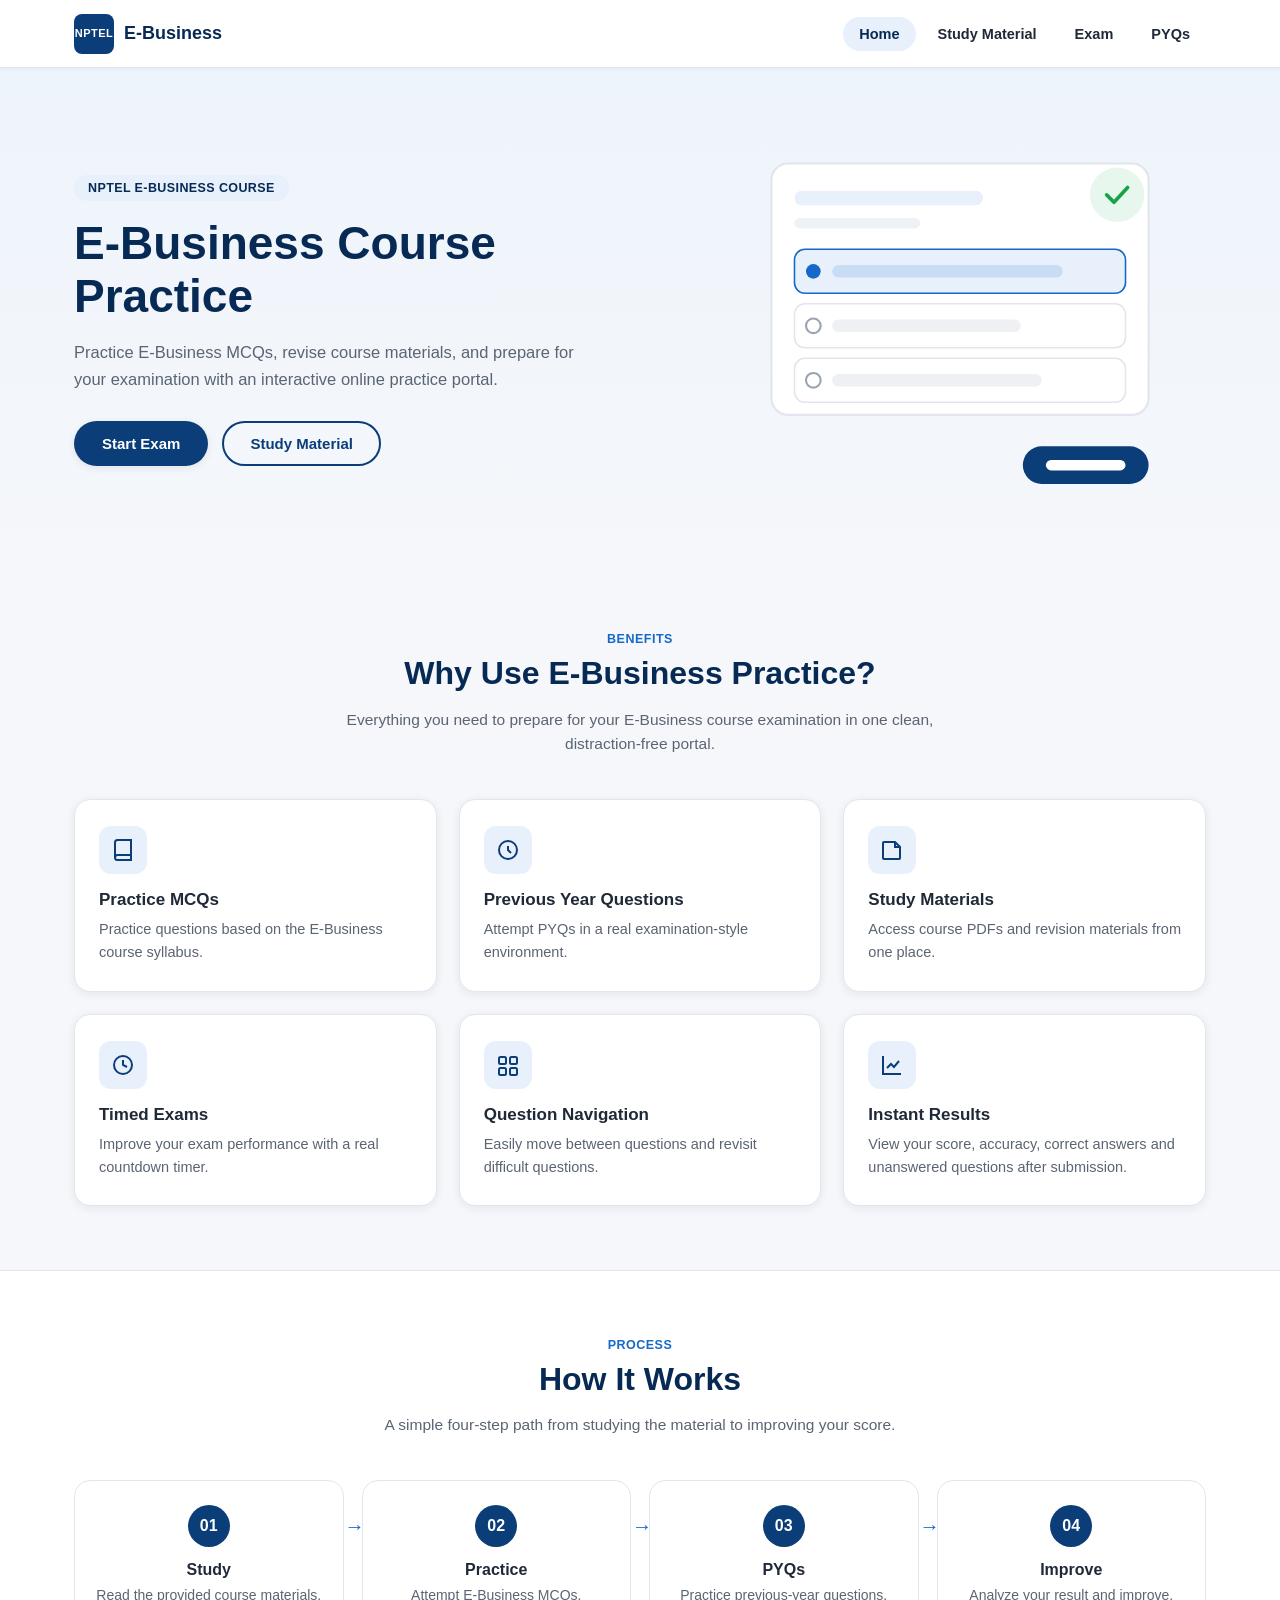
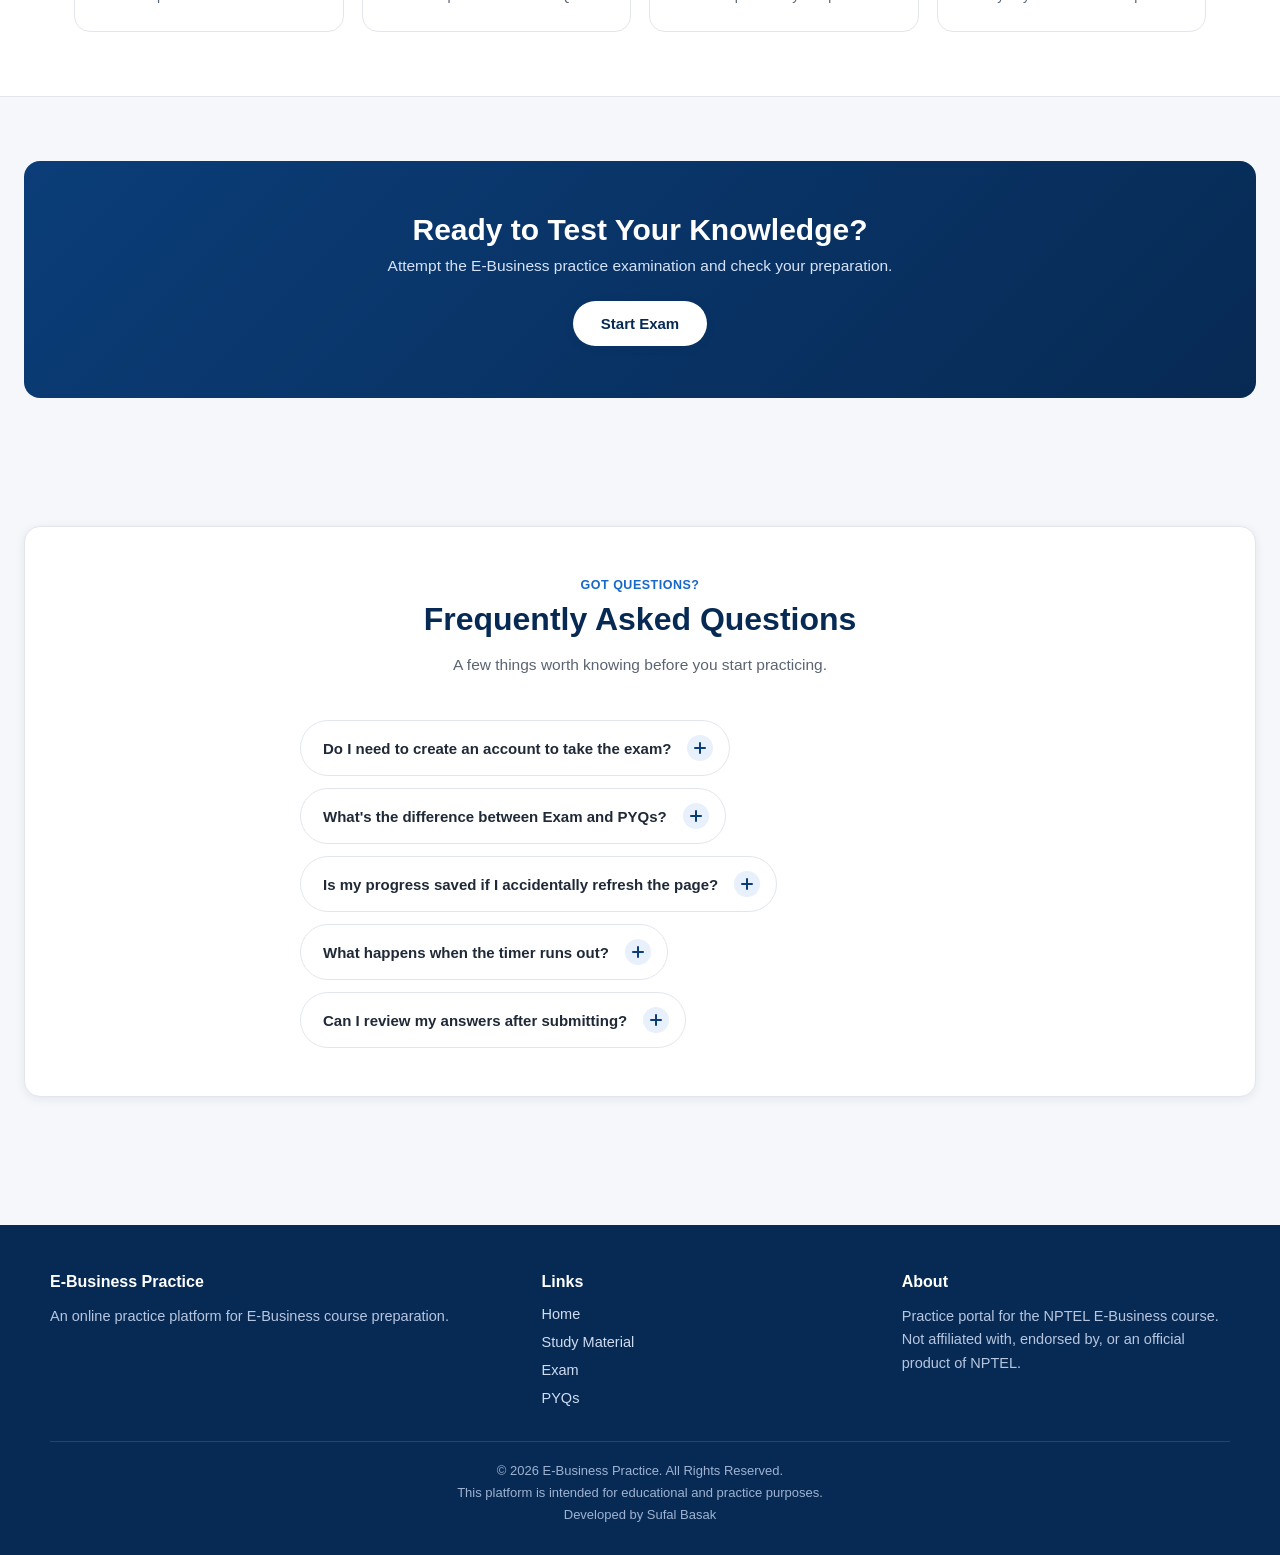
==== index.html @ 2b273e15 "quiz" ====
<!DOCTYPE html>
<html lang="en">
<head>
<meta charset="UTF-8">
<meta name="viewport" content="width=device-width, initial-scale=1.0">
<title>E-Business Course Practice | NPTEL Style Exam Portal</title>
<link rel="stylesheet" href="css/style.css">
<link rel="stylesheet" href="css/landing.css">
</head>
<body>

<header class="navbar">
  <div class="container">
    <a href="index.html" class="brand">
      <span class="logo-badge">NPTEL</span>
      <span class="brand-text">E-Business</span>
    </a>
    <button class="nav-toggle" id="navToggle" aria-label="Toggle navigation"><span></span></button>
    <nav class="nav-links" id="navLinks">
      <a href="index.html#home" class="active">Home</a>
      <a href="study-material.html">Study Material</a>
      <button class="nav-link" id="navExamBtn" type="button">Exam</button>
      <button class="nav-link" id="navPyqBtn" type="button">PYQs</button>
    </nav>
  </div>
</header>

<main id="home">

  <!-- Hero -->
  <section class="hero">
    <div class="container">
      <div class="hero-copy">
        <span class="eyebrow">NPTEL E-Business Course</span>
        <h1>E-Business Course Practice</h1>
        <p>Practice E-Business MCQs, revise course materials, and prepare for your examination with an interactive online practice portal.</p>
        <div class="hero-actions">
          <button class="btn btn-primary" id="heroStartExam" type="button">Start Exam</button>
          <a class="btn btn-outline" href="study-material.html">Study Material</a>
        </div>
      </div>
      <div class="hero-visual">
        <svg viewBox="0 0 420 360" fill="none" xmlns="http://www.w3.org/2000/svg">
          <rect x="30" y="30" width="360" height="240" rx="16" fill="var(--surface)" stroke="var(--border)" stroke-width="2"/>
          <rect x="52" y="56" width="180" height="14" rx="7" fill="var(--primary-light)"/>
          <rect x="52" y="82" width="120" height="10" rx="5" fill="#eef1f5"/>
          <rect x="52" y="112" width="316" height="42" rx="10" fill="var(--primary-light)" stroke="var(--accent)" stroke-width="1.5"/>
          <circle cx="70" cy="133" r="7" fill="var(--accent)"/>
          <rect x="88" y="127" width="220" height="12" rx="6" fill="#c9dcf5"/>
          <rect x="52" y="164" width="316" height="42" rx="10" fill="#fff" stroke="var(--border)" stroke-width="1.5"/>
          <circle cx="70" cy="185" r="7" fill="none" stroke="var(--not-visited)" stroke-width="2"/>
          <rect x="88" y="179" width="180" height="12" rx="6" fill="#eef0f3"/>
          <rect x="52" y="216" width="316" height="42" rx="10" fill="#fff" stroke="var(--border)" stroke-width="1.5"/>
          <circle cx="70" cy="237" r="7" fill="none" stroke="var(--not-visited)" stroke-width="2"/>
          <rect x="88" y="231" width="200" height="12" rx="6" fill="#eef0f3"/>
          <rect x="270" y="300" width="120" height="36" rx="18" fill="var(--primary)"/>
          <rect x="292" y="313" width="76" height="10" rx="5" fill="#fff"/>
          <circle cx="360" cy="60" r="26" fill="var(--success-bg)"/>
          <path d="M350 60l7 7 13-14" stroke="var(--success)" stroke-width="3.5" stroke-linecap="round" stroke-linejoin="round" fill="none"/>
        </svg>
      </div>
    </div>
  </section>

  <!-- Why use -->
  <section class="section" id="why">
    <div class="container">
      <div class="section-head">
        <span class="eyebrow">Benefits</span>
        <h2>Why Use E-Business Practice?</h2>
        <p>Everything you need to prepare for your E-Business course examination in one clean, distraction-free portal.</p>
      </div>
      <div class="feature-grid">
        <div class="feature-card">
          <div class="feature-icon"><svg viewBox="0 0 24 24" fill="none" stroke="currentColor" stroke-width="2"><path d="M4 19.5A2.5 2.5 0 0 1 6.5 17H20"/><path d="M6.5 2H20v20H6.5A2.5 2.5 0 0 1 4 19.5v-15A2.5 2.5 0 0 1 6.5 2z"/></svg></div>
          <h3>Practice MCQs</h3>
          <p>Practice questions based on the E-Business course syllabus.</p>
        </div>
        <div class="feature-card">
          <div class="feature-icon"><svg viewBox="0 0 24 24" fill="none" stroke="currentColor" stroke-width="2"><path d="M12 8v4l3 3"/><circle cx="12" cy="12" r="9"/></svg></div>
          <h3>Previous Year Questions</h3>
          <p>Attempt PYQs in a real examination-style environment.</p>
        </div>
        <div class="feature-card">
          <div class="feature-icon"><svg viewBox="0 0 24 24" fill="none" stroke="currentColor" stroke-width="2"><path d="M4 4h11l5 5v11a1 1 0 0 1-1 1H4a1 1 0 0 1-1-1V5a1 1 0 0 1 1-1z"/><path d="M15 4v5h5"/></svg></div>
          <h3>Study Materials</h3>
          <p>Access course PDFs and revision materials from one place.</p>
        </div>
        <div class="feature-card">
          <div class="feature-icon"><svg viewBox="0 0 24 24" fill="none" stroke="currentColor" stroke-width="2"><circle cx="12" cy="12" r="9"/><path d="M12 7v5l4 2"/></svg></div>
          <h3>Timed Exams</h3>
          <p>Improve your exam performance with a real countdown timer.</p>
        </div>
        <div class="feature-card">
          <div class="feature-icon"><svg viewBox="0 0 24 24" fill="none" stroke="currentColor" stroke-width="2"><rect x="3" y="4" width="7" height="7" rx="1.5"/><rect x="14" y="4" width="7" height="7" rx="1.5"/><rect x="3" y="15" width="7" height="7" rx="1.5"/><rect x="14" y="15" width="7" height="7" rx="1.5"/></svg></div>
          <h3>Question Navigation</h3>
          <p>Easily move between questions and revisit difficult questions.</p>
        </div>
        <div class="feature-card">
          <div class="feature-icon"><svg viewBox="0 0 24 24" fill="none" stroke="currentColor" stroke-width="2"><path d="M3 3v18h18"/><path d="M7 15l4-4 3 3 5-6"/></svg></div>
          <h3>Instant Results</h3>
          <p>View your score, accuracy, correct answers and unanswered questions after submission.</p>
        </div>
      </div>
    </div>
  </section>

  <!-- How it works -->
  <section class="section" id="how-it-works" style="background:var(--surface); border-top:1px solid var(--border); border-bottom:1px solid var(--border);">
    <div class="container">
      <div class="section-head">
        <span class="eyebrow">Process</span>
        <h2>How It Works</h2>
        <p>A simple four-step path from studying the material to improving your score.</p>
      </div>
      <div class="steps">
        <div class="step">
          <div class="step-num">01</div>
          <h4>Study</h4>
          <p>Read the provided course materials.</p>
        </div>
        <div class="step">
          <div class="step-num">02</div>
          <h4>Practice</h4>
          <p>Attempt E-Business MCQs.</p>
        </div>
        <div class="step">
          <div class="step-num">03</div>
          <h4>PYQs</h4>
          <p>Practice previous-year questions.</p>
        </div>
        <div class="step">
          <div class="step-num">04</div>
          <h4>Improve</h4>
          <p>Analyze your result and improve.</p>
        </div>
      </div>
    </div>
  </section>

  <!-- CTA -->
  <section class="section" id="exam">
    <div class="cta-section">
      <h2>Ready to Test Your Knowledge?</h2>
      <p>Attempt the E-Business practice examination and check your preparation.</p>
      <button class="btn btn-primary" id="ctaStartExam" type="button">Start Exam</button>
    </div>
  </section>

  <!-- FAQ -->
  <section class="section" id="faq">
    <div class="faq-section">
      <div class="section-head">
        <span class="eyebrow">Got Questions?</span>
        <h2>Frequently Asked Questions</h2>
        <p>A few things worth knowing before you start practicing.</p>
      </div>
      <div class="faq-list">
        <div class="faq-item">
          <button class="faq-question" type="button">
            <span>Do I need to create an account to take the exam?</span>
            <span class="faq-toggle"></span>
          </button>
          <div class="faq-answer">
            <p>No sign-up needed. Just enter your name, favorite food, and favorite color in the popup, and you're straight into the exam.</p>
          </div>
        </div>
        <div class="faq-item">
          <button class="faq-question" type="button">
            <span>What's the difference between Exam and PYQs?</span>
            <span class="faq-toggle"></span>
          </button>
          <div class="faq-answer">
            <p>Exam gives you the regular E-Business practice question set, while PYQs lets you attempt a separate set of previous-year-style questions — both use the same timed interface.</p>
          </div>
        </div>
        <div class="faq-item">
          <button class="faq-question" type="button">
            <span>Is my progress saved if I accidentally refresh the page?</span>
            <span class="faq-toggle"></span>
          </button>
          <div class="faq-answer">
            <p>Yes. Your answers, marked questions, and remaining time are saved automatically, so a refresh won't reset your attempt.</p>
          </div>
        </div>
        <div class="faq-item">
          <button class="faq-question" type="button">
            <span>What happens when the timer runs out?</span>
            <span class="faq-toggle"></span>
          </button>
          <div class="faq-answer">
            <p>The exam submits automatically the moment the countdown hits zero, and you're taken straight to your result.</p>
          </div>
        </div>
        <div class="faq-item">
          <button class="faq-question" type="button">
            <span>Can I review my answers after submitting?</span>
            <span class="faq-toggle"></span>
          </button>
          <div class="faq-answer">
            <p>Yes. On the result page, click "Review Answers" to see every question with your answer, the correct answer, and an explanation where available.</p>
          </div>
        </div>
      </div>
    </div>
  </section>

</main>

<footer class="site-footer">
  <div class="container footer-grid">
    <div>
      <h4>E-Business Practice</h4>
      <p>An online practice platform for E-Business course preparation.</p>
    </div>
    <div>
      <h4>Links</h4>
      <ul>
        <li><a href="index.html#home">Home</a></li>
        <li><a href="study-material.html">Study Material</a></li>
        <li><a href="#" id="footerExamLink">Exam</a></li>
        <li><a href="#" id="footerPyqLink">PYQs</a></li>
      </ul>
    </div>
    <div>
      <h4>About</h4>
      <p>Practice portal for the NPTEL E-Business course. Not affiliated with, endorsed by, or an official product of NPTEL.</p>
    </div>
  </div>
  <div class="footer-bottom container">
    © 2026 E-Business Practice. All Rights Reserved.<br>
    This platform is intended for educational and practice purposes.<br>
    Developed by Sufal Basak
  </div>
</footer>

<!-- Exam Candidate Modal -->
<div class="modal-overlay" id="examModalOverlay">
  <div class="modal" role="dialog" aria-modal="true" aria-labelledby="examModalTitle">
    <div class="modal-header">
      <h3 id="examModalTitle">Start E-Business Exam</h3>
      <button class="modal-close" type="button" data-close-modal="examModalOverlay">&times;</button>
    </div>
    <form id="examForm" novalidate>
      <div class="form-field" data-field="name">
        <label class="field-label">Your Name</label>
        <input type="text" name="name" placeholder="Enter your name" autocomplete="off">
        <div class="field-error">Please enter your name.</div>
      </div>
      <div class="form-field" data-field="food">
        <label class="field-label">What is your favorite food?</label>
        <div class="radio-group" data-radio-group="food">
          <label class="radio-option"><input type="radio" name="food" value="Biryani"> Biryani</label>
          <label class="radio-option"><input type="radio" name="food" value="Momo"> Momo</label>
          <label class="radio-option"><input type="radio" name="food" value="Pizza"> Pizza</label>
          <label class="radio-option"><input type="radio" name="food" value="Other"> Other</label>
        </div>
        <div class="field-error">Please select an option.</div>
      </div>
      <div class="form-field" data-field="color">
        <label class="field-label">What is your favorite color?</label>
        <div class="radio-group" data-radio-group="color">
          <label class="radio-option"><input type="radio" name="color" value="Blue"> Blue</label>
          <label class="radio-option"><input type="radio" name="color" value="Red"> Red</label>
          <label class="radio-option"><input type="radio" name="color" value="Green"> Green</label>
          <label class="radio-option"><input type="radio" name="color" value="Black"> Black</label>
        </div>
        <div class="field-error">Please select an option.</div>
      </div>
      <button type="submit" class="btn btn-primary btn-block">Enter Exam</button>
    </form>
  </div>
</div>

<!-- PYQ Candidate Modal -->
<div class="modal-overlay" id="pyqModalOverlay">
  <div class="modal" role="dialog" aria-modal="true" aria-labelledby="pyqModalTitle">
    <div class="modal-header">
      <h3 id="pyqModalTitle">Start PYQ Examination</h3>
      <button class="modal-close" type="button" data-close-modal="pyqModalOverlay">&times;</button>
    </div>
    <form id="pyqForm" novalidate>
      <div class="form-field" data-field="name">
        <label class="field-label">Name</label>
        <input type="text" name="name" placeholder="Enter your name" autocomplete="off">
        <div class="field-error">Please enter your name.</div>
      </div>
      <div class="form-field" data-field="food">
        <label class="field-label">Favorite Food</label>
        <div class="radio-group" data-radio-group="food">
          <label class="radio-option"><input type="radio" name="food" value="Biryani"> Biryani</label>
          <label class="radio-option"><input type="radio" name="food" value="Momo"> Momo</label>
          <label class="radio-option"><input type="radio" name="food" value="Pizza"> Pizza</label>
          <label class="radio-option"><input type="radio" name="food" value="Other"> Other</label>
        </div>
        <div class="field-error">Please select an option.</div>
      </div>
      <div class="form-field" data-field="color">
        <label class="field-label">Favorite Color</label>
        <div class="radio-group" data-radio-group="color">
          <label class="radio-option"><input type="radio" name="color" value="Blue"> Blue</label>
          <label class="radio-option"><input type="radio" name="color" value="Red"> Red</label>
          <label class="radio-option"><input type="radio" name="color" value="Green"> Green</label>
          <label class="radio-option"><input type="radio" name="color" value="Black"> Black</label>
        </div>
        <div class="field-error">Please select an option.</div>
      </div>
      <button type="submit" class="btn btn-primary btn-block">Enter PYQ Exam</button>
    </form>
  </div>
</div>

<!-- Coming Soon Modal -->
<div class="modal-overlay" id="comingSoonModalOverlay">
  <div class="modal modal-sm" role="dialog" aria-modal="true">
    <div class="modal-header">
      <h3>Coming Soon</h3>
      <button class="modal-close" type="button" data-close-modal="comingSoonModalOverlay">&times;</button>
    </div>
    <p class="coming-soon-text">PYQs are on the way. Please check back soon!</p>
    <button class="btn btn-primary btn-block" type="button" data-close-modal="comingSoonModalOverlay">Got it</button>
  </div>
</div>

<script src="js/app.js"></script>
</body>
</html>
---- css/style.css ----
/* ============ Design tokens ============ */
:root {
  --primary: #0b3d78;
  --primary-dark: #072a54;
  --primary-light: #e8f0fb;
  --accent: #1668c9;
  --bg: #f5f7fa;
  --surface: #ffffff;
  --text: #1f2937;
  --text-muted: #5b6472;
  --border: #e2e6ec;

  --success: #16a34a;
  --success-bg: #e8f7ee;
  --warning: #f97316;
  --warning-bg: #fff1e6;
  --review: #8b5cf6;
  --review-bg: #f1eafe;
  --error: #dc2626;
  --error-bg: #fce8e8;
  --not-visited: #9aa3b1;
  --not-visited-bg: #eef0f3;

  --radius: 10px;
  --radius-lg: 16px;
  --shadow: 0 2px 10px rgba(15, 35, 65, 0.08);
  --shadow-lg: 0 12px 32px rgba(15, 35, 65, 0.14);
  --header-h: 68px;
}

* { box-sizing: border-box; }

html, body {
  margin: 0;
  padding: 0;
  background: var(--bg);
  color: var(--text);
  font-family: "Segoe UI", Roboto, "Helvetica Neue", Arial, sans-serif;
  scroll-behavior: smooth;
}

img { max-width: 100%; display: block; }

a { color: inherit; text-decoration: none; }

ul { list-style: none; margin: 0; padding: 0; }

button {
  font-family: inherit;
  cursor: pointer;
}

.container {
  max-width: 1180px;
  margin: 0 auto;
  padding: 0 24px;
}

/* ============ Buttons ============ */
.btn {
  display: inline-flex;
  align-items: center;
  justify-content: center;
  gap: 8px;
  padding: 12px 26px;
  border-radius: 999px;
  font-size: 15px;
  font-weight: 600;
  border: 2px solid transparent;
  transition: transform 0.15s ease, box-shadow 0.15s ease, background 0.15s ease, color 0.15s ease;
  white-space: nowrap;
}
.btn:active { transform: scale(0.97); }

.btn-primary {
  background: var(--primary);
  color: #fff;
  box-shadow: var(--shadow);
}
.btn-primary:hover { background: var(--primary-dark); box-shadow: var(--shadow-lg); }

.btn-outline {
  background: transparent;
  border-color: var(--primary);
  color: var(--primary);
}
.btn-outline:hover { background: var(--primary-light); }

.btn-ghost {
  background: transparent;
  color: var(--text-muted);
  border-color: var(--border);
}
.btn-ghost:hover { border-color: var(--primary); color: var(--primary); }

.btn-danger {
  background: var(--error);
  color: #fff;
}
.btn-danger:hover { background: #b91c1c; }

.btn-block { width: 100%; }
.btn:disabled { opacity: 0.5; cursor: not-allowed; }

/* ============ Navbar ============ */
.navbar {
  position: fixed;
  top: 0; left: 0; right: 0;
  height: var(--header-h);
  background: var(--surface);
  border-bottom: 1px solid var(--border);
  z-index: 200;
  box-shadow: 0 1px 4px rgba(15, 35, 65, 0.05);
}
.navbar .container {
  height: 100%;
  display: flex;
  align-items: center;
  justify-content: space-between;
}
.brand {
  display: flex;
  align-items: center;
  gap: 10px;
  font-weight: 700;
  font-size: 18px;
  color: var(--primary-dark);
}
.brand .logo-badge {
  width: 40px;
  height: 40px;
  border-radius: 8px;
  background: var(--primary);
  color: #fff;
  display: flex;
  align-items: center;
  justify-content: center;
  font-size: 11px;
  font-weight: 800;
  letter-spacing: 0.5px;
  line-height: 1.05;
  text-align: center;
}
.brand .brand-text .sep { color: var(--text-muted); font-weight: 400; margin: 0 6px; }

.nav-links {
  display: flex;
  align-items: center;
  gap: 6px;
}
.nav-links a, .nav-links button.nav-link {
  padding: 9px 16px;
  border-radius: 999px;
  font-weight: 600;
  font-size: 14.5px;
  color: var(--text);
  background: transparent;
  border: none;
}
.nav-links a:hover, .nav-links button.nav-link:hover,
.nav-links a.active {
  background: var(--primary-light);
  color: var(--primary-dark);
}

.nav-toggle {
  display: none;
  background: transparent;
  border: none;
  width: 40px;
  height: 40px;
  border-radius: 8px;
  align-items: center;
  justify-content: center;
}
.nav-toggle:hover { background: var(--primary-light); }
.nav-toggle span, .nav-toggle::before, .nav-toggle::after {
  display: block;
  width: 22px;
  height: 2px;
  background: var(--text);
  position: relative;
  transition: 0.2s;
}
.nav-toggle::before, .nav-toggle::after { content: ""; position: absolute; }
.nav-toggle::before { transform: translateY(-7px); }
.nav-toggle::after { transform: translateY(7px); }

body { padding-top: var(--header-h); }

@media (max-width: 860px) {
  .nav-toggle { display: flex; }
  .nav-links {
    position: fixed;
    top: var(--header-h);
    right: 0;
    left: 0;
    background: var(--surface);
    flex-direction: column;
    align-items: stretch;
    padding: 10px 20px 20px;
    border-bottom: 1px solid var(--border);
    box-shadow: var(--shadow);
    transform: translateY(-8px);
    opacity: 0;
    pointer-events: none;
    transition: 0.18s ease;
  }
  .nav-links.open {
    transform: translateY(0);
    opacity: 1;
    pointer-events: auto;
  }
  .nav-links a, .nav-links button.nav-link { text-align: left; width: 100%; }
}

/* ============ Footer ============ */
.site-footer {
  background: var(--primary-dark);
  color: #d7e2f2;
  margin-top: 64px;
}
.footer-grid {
  display: grid;
  grid-template-columns: 1.4fr 1fr 1fr;
  gap: 32px;
  padding: 48px 0 24px;
}
.footer-grid h4 {
  color: #fff;
  margin: 0 0 14px;
  font-size: 16px;
}
.footer-grid p { color: #b7c6e0; line-height: 1.6; margin: 0; font-size: 14.5px; }
.footer-grid ul li { margin-bottom: 10px; }
.footer-grid ul a { color: #cfdcf0; font-size: 14.5px; }
.footer-grid ul a:hover { color: #fff; }
.footer-bottom {
  border-top: 1px solid rgba(255,255,255,0.12);
  padding: 18px 0 28px;
  font-size: 13px;
  color: #9fb2d1;
  text-align: center;
  line-height: 1.7;
}
@media (max-width: 720px) {
  .footer-grid { grid-template-columns: 1fr; gap: 26px; }
}

/* ============ Modal ============ */
.modal-overlay {
  position: fixed;
  inset: 0;
  background: rgba(10, 20, 40, 0.55);
  display: flex;
  align-items: center;
  justify-content: center;
  z-index: 500;
  padding: 20px;
  opacity: 0;
  pointer-events: none;
  transition: opacity 0.18s ease;
}
.modal-overlay.open { opacity: 1; pointer-events: auto; }

.modal {
  background: var(--surface);
  border-radius: var(--radius-lg);
  width: 100%;
  max-width: 460px;
  max-height: 90vh;
  overflow-y: auto;
  box-shadow: var(--shadow-lg);
  padding: 28px;
  transform: translateY(12px) scale(0.98);
  transition: transform 0.18s ease;
}
.modal-overlay.open .modal { transform: translateY(0) scale(1); }

.modal-header {
  display: flex;
  justify-content: space-between;
  align-items: flex-start;
  margin-bottom: 18px;
}
.modal-header h3 { margin: 0; font-size: 20px; color: var(--primary-dark); }

.modal-sm { max-width: 340px; text-align: center; }
.coming-soon-text { color: var(--text-muted); font-size: 14.5px; margin: 0 0 20px; }

.modal-close {
  background: transparent;
  border: none;
  font-size: 20px;
  color: var(--text-muted);
  line-height: 1;
  padding: 4px;
}
.modal-close:hover { color: var(--error); }

.form-field { margin-bottom: 18px; }
.form-field label.field-label {
  display: block;
  font-weight: 600;
  font-size: 14.5px;
  margin-bottom: 8px;
  color: var(--text);
}
.form-field input[type="text"] {
  width: 100%;
  padding: 11px 14px;
  border: 1.5px solid var(--border);
  border-radius: var(--radius);
  font-size: 14.5px;
  outline: none;
  transition: border-color 0.15s;
}
.form-field input[type="text"]:focus { border-color: var(--accent); }

.radio-group { display: flex; flex-direction: column; gap: 8px; }
.radio-option {
  display: flex;
  align-items: center;
  gap: 10px;
  padding: 9px 12px;
  border: 1.5px solid var(--border);
  border-radius: var(--radius);
  cursor: pointer;
  transition: border-color 0.15s, background 0.15s;
  font-size: 14.5px;
}
.radio-option:hover { border-color: var(--accent); }
.radio-option input { accent-color: var(--primary); width: 16px; height: 16px; }
.radio-option.checked { border-color: var(--primary); background: var(--primary-light); }

.field-error {
  color: var(--error);
  font-size: 12.5px;
  margin-top: 6px;
  display: none;
}
.form-field.invalid .field-error { display: block; }
.form-field.invalid input[type="text"] { border-color: var(--error); }
.form-field.invalid .radio-option { border-color: var(--error); }

/* ============ Utility ============ */
.visually-hidden {
  position: absolute;
  width: 1px; height: 1px;
  overflow: hidden;
  clip: rect(0,0,0,0);
}
---- css/landing.css ----
/* ============ Hero ============ */
.hero {
  background: linear-gradient(180deg, #eef4fc 0%, var(--bg) 100%);
  padding: 64px 0 56px;
}
.hero .container {
  display: grid;
  grid-template-columns: 1.1fr 0.9fr;
  gap: 40px;
  align-items: center;
}
.hero-copy .eyebrow {
  display: inline-block;
  background: var(--primary-light);
  color: var(--primary-dark);
  font-weight: 700;
  font-size: 12.5px;
  letter-spacing: 0.4px;
  text-transform: uppercase;
  padding: 6px 14px;
  border-radius: 999px;
  margin-bottom: 16px;
}
.hero-copy h1 {
  font-size: clamp(30px, 4.2vw, 46px);
  line-height: 1.15;
  margin: 0 0 16px;
  color: var(--primary-dark);
}
.hero-copy p {
  font-size: 16.5px;
  color: var(--text-muted);
  line-height: 1.65;
  max-width: 520px;
  margin: 0 0 28px;
}
.hero-actions { display: flex; gap: 14px; flex-wrap: wrap; }

.hero-visual {
  display: flex;
  justify-content: center;
}
.hero-visual svg { width: 100%; max-width: 440px; height: auto; }

@media (max-width: 900px) {
  .hero .container { grid-template-columns: 1fr; text-align: center; }
  .hero-copy p { margin-left: auto; margin-right: auto; }
  .hero-actions { justify-content: center; }
  .hero-visual { order: -1; }
  .hero-visual svg { max-width: 300px; }
}

/* ============ Section shared ============ */
.section { padding: 64px 0; }
.section-head { text-align: center; max-width: 640px; margin: 0 auto 42px; }
.section-head .eyebrow {
  color: var(--accent);
  font-weight: 700;
  font-size: 12.5px;
  letter-spacing: 0.5px;
  text-transform: uppercase;
}
.section-head h2 {
  font-size: clamp(24px, 3vw, 32px);
  margin: 8px 0 10px;
  color: var(--primary-dark);
}
.section-head p { color: var(--text-muted); font-size: 15.5px; line-height: 1.6; }

/* ============ Feature cards ============ */
.feature-grid {
  display: grid;
  grid-template-columns: repeat(3, 1fr);
  gap: 22px;
}
.feature-card {
  background: var(--surface);
  border: 1px solid var(--border);
  border-radius: var(--radius-lg);
  padding: 26px 24px;
  box-shadow: var(--shadow);
  transition: transform 0.18s ease, box-shadow 0.18s ease;
}
.feature-card:hover { transform: translateY(-4px); box-shadow: var(--shadow-lg); }
.feature-icon {
  width: 48px; height: 48px;
  border-radius: 12px;
  background: var(--primary-light);
  color: var(--primary);
  display: flex; align-items: center; justify-content: center;
  margin-bottom: 16px;
}
.feature-icon svg { width: 24px; height: 24px; }
.feature-card h3 { margin: 0 0 8px; font-size: 17px; color: var(--text); }
.feature-card p { margin: 0; color: var(--text-muted); font-size: 14.5px; line-height: 1.6; }

@media (max-width: 900px) {
  .feature-grid { grid-template-columns: repeat(2, 1fr); }
}
@media (max-width: 620px) {
  .feature-grid { grid-template-columns: 1fr; }
}

/* ============ How it works ============ */
.steps {
  display: grid;
  grid-template-columns: repeat(4, 1fr);
  gap: 18px;
  align-items: start;
}
.step {
  background: var(--surface);
  border: 1px solid var(--border);
  border-radius: var(--radius-lg);
  padding: 24px 20px;
  text-align: center;
  position: relative;
}
.step .step-num {
  width: 42px; height: 42px;
  border-radius: 50%;
  background: var(--primary);
  color: #fff;
  font-weight: 700;
  display: flex; align-items: center; justify-content: center;
  margin: 0 auto 14px;
}
.step h4 { margin: 0 0 6px; font-size: 16px; }
.step p { margin: 0; color: var(--text-muted); font-size: 14px; line-height: 1.55; }
.step-arrow {
  display: none;
}
@media (min-width: 901px) {
  .steps { position: relative; }
  .step:not(:last-child)::after {
    content: "→";
    position: absolute;
    right: -22px;
    top: 34px;
    color: var(--accent);
    font-size: 20px;
    font-weight: 700;
  }
}
@media (max-width: 900px) {
  .steps { grid-template-columns: repeat(2, 1fr); }
}
@media (max-width: 560px) {
  .steps { grid-template-columns: 1fr; }
}

/* ============ CTA ============ */
.cta-section {
  background: linear-gradient(135deg, var(--primary) 0%, var(--primary-dark) 100%);
  border-radius: var(--radius-lg);
  margin: 0 24px;
  padding: 52px 32px;
  text-align: center;
  color: #fff;
}
.cta-section h2 { margin: 0 0 10px; font-size: clamp(22px, 3vw, 30px); }
.cta-section p { margin: 0 0 26px; color: #d6e3f7; font-size: 15.5px; }
.cta-section .btn-primary { background: #fff; color: var(--primary-dark); }
.cta-section .btn-primary:hover { background: #eef4fc; }

/* ============ FAQ ============ */
.faq-section {
  background: var(--surface);
  border: 1px solid var(--border);
  border-radius: var(--radius-lg);
  box-shadow: var(--shadow);
  margin: 0 24px;
  padding: 48px 32px;
}
.faq-list {
  max-width: 680px;
  margin: 0 auto;
  display: flex;
  flex-direction: column;
  gap: 12px;
}
.faq-item { display: flex; flex-direction: column; align-items: flex-start; gap: 10px; }
.faq-question {
  display: flex;
  align-items: center;
  justify-content: space-between;
  gap: 16px;
  width: auto;
  max-width: 100%;
  background: var(--surface);
  color: var(--text);
  border: 1.5px solid var(--border);
  border-radius: 999px;
  padding: 14px 16px 14px 22px;
  font-size: 15px;
  font-weight: 700;
  text-align: left;
  transition: border-color 0.15s, background 0.15s;
}
.faq-question:hover { border-color: var(--accent); background: var(--primary-light); }
.faq-item.open .faq-question { border-color: var(--primary); background: var(--primary-light); }

.faq-toggle {
  position: relative;
  flex-shrink: 0;
  width: 26px; height: 26px;
  border-radius: 50%;
  background: var(--primary-light);
}
.faq-toggle::before, .faq-toggle::after {
  content: "";
  position: absolute;
  top: 50%; left: 50%;
  background: var(--primary);
  border-radius: 2px;
  transform: translate(-50%, -50%);
  transition: transform 0.15s ease, opacity 0.15s ease;
}
.faq-toggle::before { width: 12px; height: 2px; }
.faq-toggle::after { width: 2px; height: 12px; }
.faq-item.open .faq-toggle { background: var(--primary); }
.faq-item.open .faq-toggle::before,
.faq-item.open .faq-toggle::after { background: #fff; }
.faq-item.open .faq-toggle::after { transform: translate(-50%, -50%) scaleY(0); opacity: 0; }

.faq-answer {
  align-self: flex-end;
  max-width: 84%;
  background: var(--primary-light);
  color: var(--text);
  border-radius: 18px;
  padding: 16px 20px;
  font-size: 14.5px;
  line-height: 1.6;
  display: none;
}
.faq-answer p { margin: 0; }
.faq-item.open .faq-answer { display: block; }

@media (max-width: 620px) {
  .faq-section { padding: 36px 20px; margin: 0 12px; }
  .faq-question { padding: 12px 12px 12px 18px; font-size: 14px; }
  .faq-answer { max-width: 100%; }
}

/* ============ Study material page ============ */
.study-page {
  max-width: 1280px;
  margin: 0 auto;
  padding: 20px 24px 64px;
}
.material-header { margin-bottom: 14px; }
.material-header h1 { color: var(--primary-dark); margin: 0 0 4px; font-size: 19px; }
.material-header p { color: var(--text-muted); margin: 0; font-size: 13.5px; }

.study-layout {
  display: grid;
  grid-template-columns: 300px 1fr;
  gap: 24px;
  align-items: start;
}

.study-sidebar {
  background: var(--surface);
  border: 1px solid var(--border);
  border-radius: var(--radius-lg);
  box-shadow: var(--shadow);
  overflow: hidden;
}
.study-sidebar-header {
  padding: 16px 18px;
  font-weight: 700;
  font-size: 14px;
  color: var(--primary-dark);
  border-bottom: 1px solid var(--border);
  background: var(--primary-light);
}
.study-list { max-height: 640px; overflow-y: auto; }
.study-list-item {
  display: flex;
  align-items: center;
  gap: 12px;
  padding: 14px 18px;
  border-bottom: 1px solid var(--border);
  cursor: pointer;
  transition: background 0.15s;
}
.study-list-item:last-child { border-bottom: none; }
.study-list-item:hover { background: var(--primary-light); }
.study-list-item.active { background: var(--primary-light); }
.study-list-item.active .study-item-icon { background: var(--primary); color: #fff; }
.study-list-item.active .study-item-title { color: var(--primary-dark); }
.study-item-icon {
  flex-shrink: 0;
  width: 26px; height: 26px;
  border-radius: 50%;
  background: var(--bg);
  color: var(--text-muted);
  font-size: 12.5px;
  font-weight: 700;
  display: flex; align-items: center; justify-content: center;
}
.study-item-title { font-size: 14.5px; font-weight: 600; color: var(--text); }
.materials-loading { padding: 24px 18px; color: var(--text-muted); font-size: 14px; }

.study-content {
  background: var(--surface);
  border: 1px solid var(--border);
  border-radius: var(--radius-lg);
  box-shadow: var(--shadow);
  overflow: hidden;
}
.study-content-header {
  display: flex;
  align-items: center;
  justify-content: space-between;
  gap: 12px;
  padding: 16px 20px;
  border-bottom: 1px solid var(--border);
}
.study-content-header h2 { margin: 0; font-size: 17px; color: var(--primary-dark); }
.study-content-header .btn[hidden] { display: none; }

.btn-sm { padding: 8px 16px; font-size: 13px; }

@media (max-width: 900px) {
  .study-layout { grid-template-columns: 1fr; }
  .study-list { max-height: 320px; }
}

.pdf-frame-wrap {
  min-height: 70vh;
}
.pdf-frame-wrap iframe { width: 100%; height: 78vh; border: none; display: block; }
.pdf-placeholder {
  padding: 60px 24px;
  text-align: center;
  color: var(--text-muted);
}
.pdf-placeholder svg { width: 56px; height: 56px; color: var(--accent); margin: 0 auto 16px; }
.pdf-placeholder h3 { color: var(--text); margin: 0 0 8px; }
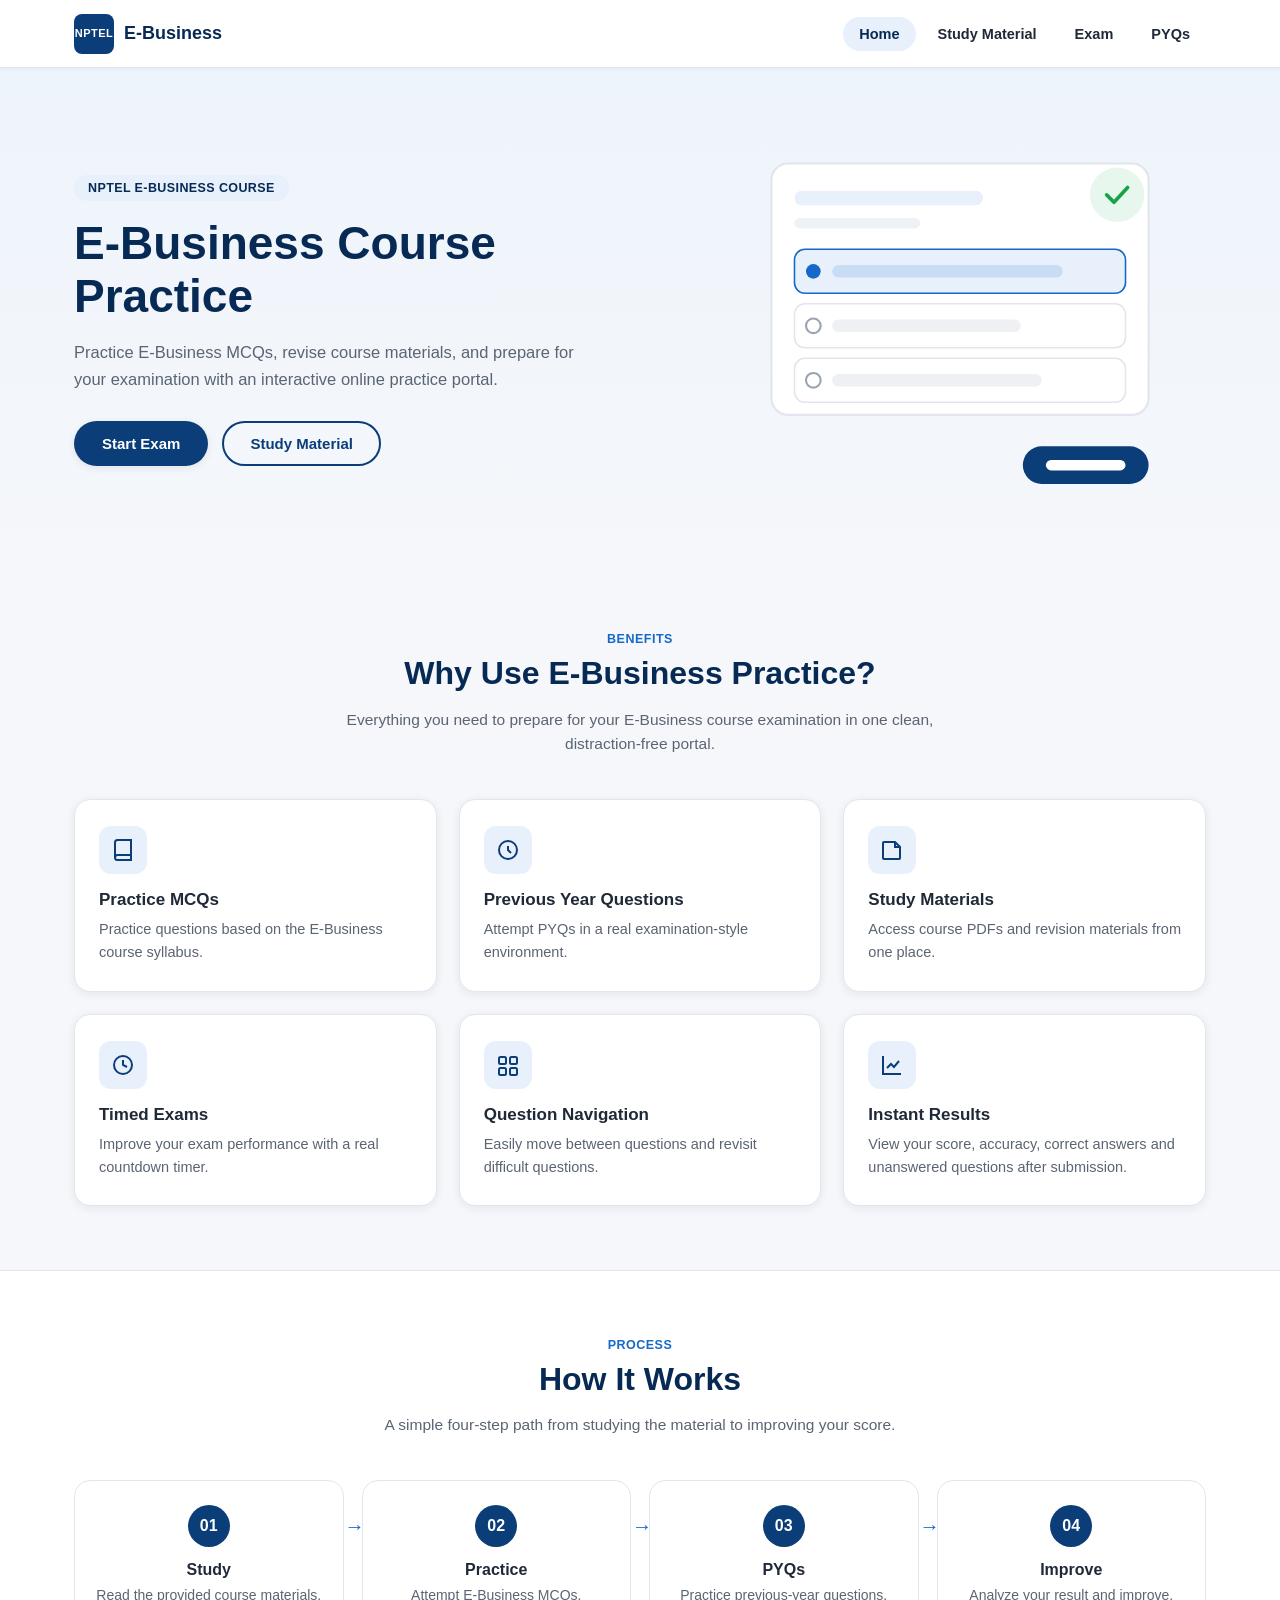
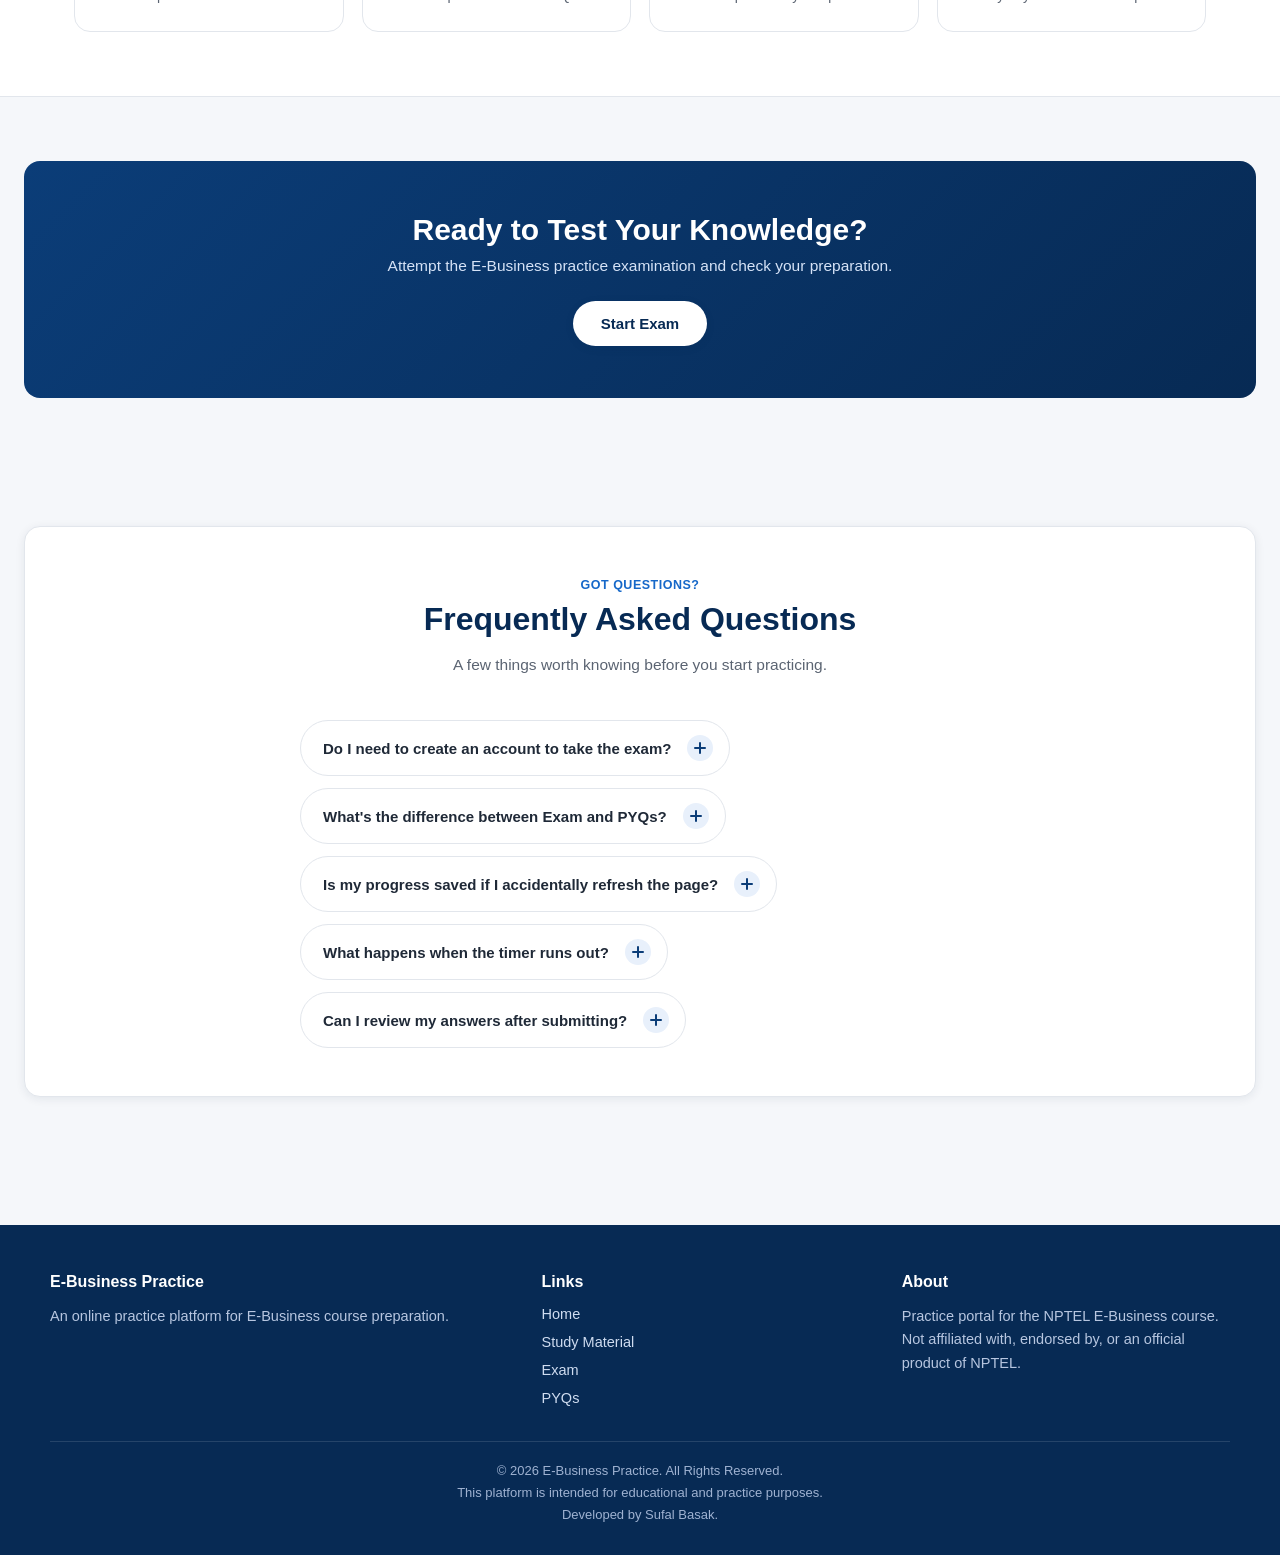
==== commit bc531c1a: "ui" ====
--- a/index.html
+++ b/index.html
@@ -1,327 +1,365 @@
 <!DOCTYPE html>
 <html lang="en">
+
 <head>
-<meta charset="UTF-8">
-<meta name="viewport" content="width=device-width, initial-scale=1.0">
-<title>E-Business Course Practice | NPTEL Style Exam Portal</title>
-<link rel="stylesheet" href="css/style.css">
-<link rel="stylesheet" href="css/landing.css">
+  <meta charset="UTF-8">
+  <meta name="viewport" content="width=device-width, initial-scale=1.0">
+  <title>E-Business Course Practice | NPTEL Style Exam Portal</title>
+  <link rel="stylesheet" href="css/style.css">
+  <link rel="stylesheet" href="css/landing.css">
 </head>
+
 <body>
 
-<header class="navbar">
-  <div class="container">
-    <a href="index.html" class="brand">
-      <span class="logo-badge">NPTEL</span>
-      <span class="brand-text">E-Business</span>
-    </a>
-    <button class="nav-toggle" id="navToggle" aria-label="Toggle navigation"><span></span></button>
-    <nav class="nav-links" id="navLinks">
-      <a href="index.html#home" class="active">Home</a>
-      <a href="study-material.html">Study Material</a>
-      <button class="nav-link" id="navExamBtn" type="button">Exam</button>
-      <button class="nav-link" id="navPyqBtn" type="button">PYQs</button>
-    </nav>
+  <header class="navbar">
+    <div class="container">
+      <a href="index.html" class="brand">
+        <span class="logo-badge">NPTEL</span>
+        <span class="brand-text">E-Business</span>
+      </a>
+      <button class="nav-toggle" id="navToggle" aria-label="Toggle navigation"><span></span></button>
+      <nav class="nav-links" id="navLinks">
+        <a href="index.html#home" class="active">Home</a>
+        <a href="study-material.html">Study Material</a>
+        <button class="nav-link" id="navExamBtn" type="button">Exam</button>
+        <button class="nav-link" id="navPyqBtn" type="button">PYQs</button>
+      </nav>
+    </div>
+  </header>
+
+  <main id="home">
+
+    <!-- Hero -->
+    <section class="hero">
+      <div class="container">
+        <div class="hero-copy">
+          <span class="eyebrow">NPTEL E-Business Course</span>
+          <h1>E-Business Course Practice</h1>
+          <p>Practice E-Business MCQs, revise course materials, and prepare for your examination with an interactive
+            online practice portal.</p>
+          <div class="hero-actions">
+            <button class="btn btn-primary" id="heroStartExam" type="button">Start Exam</button>
+            <a class="btn btn-outline" href="study-material.html">Study Material</a>
+          </div>
+        </div>
+        <div class="hero-visual">
+          <svg viewBox="0 0 420 360" fill="none" xmlns="http://www.w3.org/2000/svg">
+            <rect x="30" y="30" width="360" height="240" rx="16" fill="var(--surface)" stroke="var(--border)"
+              stroke-width="2" />
+            <rect x="52" y="56" width="180" height="14" rx="7" fill="var(--primary-light)" />
+            <rect x="52" y="82" width="120" height="10" rx="5" fill="#eef1f5" />
+            <rect x="52" y="112" width="316" height="42" rx="10" fill="var(--primary-light)" stroke="var(--accent)"
+              stroke-width="1.5" />
+            <circle cx="70" cy="133" r="7" fill="var(--accent)" />
+            <rect x="88" y="127" width="220" height="12" rx="6" fill="#c9dcf5" />
+            <rect x="52" y="164" width="316" height="42" rx="10" fill="#fff" stroke="var(--border)"
+              stroke-width="1.5" />
+            <circle cx="70" cy="185" r="7" fill="none" stroke="var(--not-visited)" stroke-width="2" />
+            <rect x="88" y="179" width="180" height="12" rx="6" fill="#eef0f3" />
+            <rect x="52" y="216" width="316" height="42" rx="10" fill="#fff" stroke="var(--border)"
+              stroke-width="1.5" />
+            <circle cx="70" cy="237" r="7" fill="none" stroke="var(--not-visited)" stroke-width="2" />
+            <rect x="88" y="231" width="200" height="12" rx="6" fill="#eef0f3" />
+            <rect x="270" y="300" width="120" height="36" rx="18" fill="var(--primary)" />
+            <rect x="292" y="313" width="76" height="10" rx="5" fill="#fff" />
+            <circle cx="360" cy="60" r="26" fill="var(--success-bg)" />
+            <path d="M350 60l7 7 13-14" stroke="var(--success)" stroke-width="3.5" stroke-linecap="round"
+              stroke-linejoin="round" fill="none" />
+          </svg>
+        </div>
+      </div>
+    </section>
+
+    <!-- Why use -->
+    <section class="section" id="why">
+      <div class="container">
+        <div class="section-head">
+          <span class="eyebrow">Benefits</span>
+          <h2>Why Use E-Business Practice?</h2>
+          <p>Everything you need to prepare for your E-Business course examination in one clean, distraction-free
+            portal.</p>
+        </div>
+        <div class="feature-grid">
+          <div class="feature-card">
+            <div class="feature-icon"><svg viewBox="0 0 24 24" fill="none" stroke="currentColor" stroke-width="2">
+                <path d="M4 19.5A2.5 2.5 0 0 1 6.5 17H20" />
+                <path d="M6.5 2H20v20H6.5A2.5 2.5 0 0 1 4 19.5v-15A2.5 2.5 0 0 1 6.5 2z" />
+              </svg></div>
+            <h3>Practice MCQs</h3>
+            <p>Practice questions based on the E-Business course syllabus.</p>
+          </div>
+          <div class="feature-card">
+            <div class="feature-icon"><svg viewBox="0 0 24 24" fill="none" stroke="currentColor" stroke-width="2">
+                <path d="M12 8v4l3 3" />
+                <circle cx="12" cy="12" r="9" />
+              </svg></div>
+            <h3>Previous Year Questions</h3>
+            <p>Attempt PYQs in a real examination-style environment.</p>
+          </div>
+          <div class="feature-card">
+            <div class="feature-icon"><svg viewBox="0 0 24 24" fill="none" stroke="currentColor" stroke-width="2">
+                <path d="M4 4h11l5 5v11a1 1 0 0 1-1 1H4a1 1 0 0 1-1-1V5a1 1 0 0 1 1-1z" />
+                <path d="M15 4v5h5" />
+              </svg></div>
+            <h3>Study Materials</h3>
+            <p>Access course PDFs and revision materials from one place.</p>
+          </div>
+          <div class="feature-card">
+            <div class="feature-icon"><svg viewBox="0 0 24 24" fill="none" stroke="currentColor" stroke-width="2">
+                <circle cx="12" cy="12" r="9" />
+                <path d="M12 7v5l4 2" />
+              </svg></div>
+            <h3>Timed Exams</h3>
+            <p>Improve your exam performance with a real countdown timer.</p>
+          </div>
+          <div class="feature-card">
+            <div class="feature-icon"><svg viewBox="0 0 24 24" fill="none" stroke="currentColor" stroke-width="2">
+                <rect x="3" y="4" width="7" height="7" rx="1.5" />
+                <rect x="14" y="4" width="7" height="7" rx="1.5" />
+                <rect x="3" y="15" width="7" height="7" rx="1.5" />
+                <rect x="14" y="15" width="7" height="7" rx="1.5" />
+              </svg></div>
+            <h3>Question Navigation</h3>
+            <p>Easily move between questions and revisit difficult questions.</p>
+          </div>
+          <div class="feature-card">
+            <div class="feature-icon"><svg viewBox="0 0 24 24" fill="none" stroke="currentColor" stroke-width="2">
+                <path d="M3 3v18h18" />
+                <path d="M7 15l4-4 3 3 5-6" />
+              </svg></div>
+            <h3>Instant Results</h3>
+            <p>View your score, accuracy, correct answers and unanswered questions after submission.</p>
+          </div>
+        </div>
+      </div>
+    </section>
+
+    <!-- How it works -->
+    <section class="section" id="how-it-works"
+      style="background:var(--surface); border-top:1px solid var(--border); border-bottom:1px solid var(--border);">
+      <div class="container">
+        <div class="section-head">
+          <span class="eyebrow">Process</span>
+          <h2>How It Works</h2>
+          <p>A simple four-step path from studying the material to improving your score.</p>
+        </div>
+        <div class="steps">
+          <div class="step">
+            <div class="step-num">01</div>
+            <h4>Study</h4>
+            <p>Read the provided course materials.</p>
+          </div>
+          <div class="step">
+            <div class="step-num">02</div>
+            <h4>Practice</h4>
+            <p>Attempt E-Business MCQs.</p>
+          </div>
+          <div class="step">
+            <div class="step-num">03</div>
+            <h4>PYQs</h4>
+            <p>Practice previous-year questions.</p>
+          </div>
+          <div class="step">
+            <div class="step-num">04</div>
+            <h4>Improve</h4>
+            <p>Analyze your result and improve.</p>
+          </div>
+        </div>
+      </div>
+    </section>
+
+    <!-- CTA -->
+    <section class="section" id="exam">
+      <div class="cta-section">
+        <h2>Ready to Test Your Knowledge?</h2>
+        <p>Attempt the E-Business practice examination and check your preparation.</p>
+        <button class="btn btn-primary" id="ctaStartExam" type="button">Start Exam</button>
+      </div>
+    </section>
+
+    <!-- FAQ -->
+    <section class="section" id="faq">
+      <div class="faq-section">
+        <div class="section-head">
+          <span class="eyebrow">Got Questions?</span>
+          <h2>Frequently Asked Questions</h2>
+          <p>A few things worth knowing before you start practicing.</p>
+        </div>
+        <div class="faq-list">
+          <div class="faq-item">
+            <button class="faq-question" type="button">
+              <span>Do I need to create an account to take the exam?</span>
+              <span class="faq-toggle"></span>
+            </button>
+            <div class="faq-answer">
+              <p>No sign-up needed. Just enter your name, favorite food, and favorite color in the popup, and you're
+                straight into the exam.</p>
+            </div>
+          </div>
+          <div class="faq-item">
+            <button class="faq-question" type="button">
+              <span>What's the difference between Exam and PYQs?</span>
+              <span class="faq-toggle"></span>
+            </button>
+            <div class="faq-answer">
+              <p>Exam gives you the regular E-Business practice question set, while PYQs lets you attempt a separate set
+                of previous-year-style questions — both use the same timed interface.</p>
+            </div>
+          </div>
+          <div class="faq-item">
+            <button class="faq-question" type="button">
+              <span>Is my progress saved if I accidentally refresh the page?</span>
+              <span class="faq-toggle"></span>
+            </button>
+            <div class="faq-answer">
+              <p>Yes. Your answers, marked questions, and remaining time are saved automatically, so a refresh won't
+                reset your attempt.</p>
+            </div>
+          </div>
+          <div class="faq-item">
+            <button class="faq-question" type="button">
+              <span>What happens when the timer runs out?</span>
+              <span class="faq-toggle"></span>
+            </button>
+            <div class="faq-answer">
+              <p>The exam submits automatically the moment the countdown hits zero, and you're taken straight to your
+                result.</p>
+            </div>
+          </div>
+          <div class="faq-item">
+            <button class="faq-question" type="button">
+              <span>Can I review my answers after submitting?</span>
+              <span class="faq-toggle"></span>
+            </button>
+            <div class="faq-answer">
+              <p>Yes. On the result page, click "Review Answers" to see every question with your answer, the correct
+                answer, and an explanation where available.</p>
+            </div>
+          </div>
+        </div>
+      </div>
+    </section>
+
+  </main>
+
+  <footer class="site-footer">
+    <div class="container footer-grid">
+      <div>
+        <h4>E-Business Practice</h4>
+        <p>An online practice platform for E-Business course preparation.</p>
+      </div>
+      <div>
+        <h4>Links</h4>
+        <ul>
+          <li><a href="index.html#home">Home</a></li>
+          <li><a href="study-material.html">Study Material</a></li>
+          <li><a href="#" id="footerExamLink">Exam</a></li>
+          <li><a href="#" id="footerPyqLink">PYQs</a></li>
+        </ul>
+      </div>
+      <div>
+        <h4>About</h4>
+        <p>Practice portal for the NPTEL E-Business course. Not affiliated with, endorsed by, or an official product of
+          NPTEL.</p>
+      </div>
+    </div>
+    <div class="footer-bottom container">
+      © 2026 E-Business Practice. All Rights Reserved.<br>
+      This platform is intended for educational and practice purposes.<br>
+      Developed by Sufal Basak.
+
+    </div>
+  </footer>
+
+  <!-- Exam Candidate Modal -->
+  <div class="modal-overlay" id="examModalOverlay">
+    <div class="modal" role="dialog" aria-modal="true" aria-labelledby="examModalTitle">
+      <div class="modal-header">
+        <h3 id="examModalTitle">Start E-Business Exam</h3>
+        <button class="modal-close" type="button" data-close-modal="examModalOverlay">&times;</button>
+      </div>
+      <form id="examForm" novalidate>
+        <div class="form-field" data-field="name">
+          <label class="field-label">Your Name</label>
+          <input type="text" name="name" placeholder="Enter your name" autocomplete="off">
+          <div class="field-error">Please enter your name.</div>
+        </div>
+        <div class="form-field" data-field="food">
+          <label class="field-label">What is your favorite food?</label>
+          <div class="radio-group" data-radio-group="food">
+            <label class="radio-option"><input type="radio" name="food" value="Biryani"> Biryani</label>
+            <label class="radio-option"><input type="radio" name="food" value="Momo"> Momo</label>
+            <label class="radio-option"><input type="radio" name="food" value="Pizza"> Pizza</label>
+            <label class="radio-option"><input type="radio" name="food" value="Other"> Other</label>
+          </div>
+          <div class="field-error">Please select an option.</div>
+        </div>
+        <div class="form-field" data-field="color">
+          <label class="field-label">What is your favorite color?</label>
+          <div class="radio-group" data-radio-group="color">
+            <label class="radio-option"><input type="radio" name="color" value="Blue"> Blue</label>
+            <label class="radio-option"><input type="radio" name="color" value="Red"> Red</label>
+            <label class="radio-option"><input type="radio" name="color" value="Green"> Green</label>
+            <label class="radio-option"><input type="radio" name="color" value="Black"> Black</label>
+          </div>
+          <div class="field-error">Please select an option.</div>
+        </div>
+        <button type="submit" class="btn btn-primary btn-block">Enter Exam</button>
+      </form>
+    </div>
   </div>
-</header>
-
-<main id="home">
-
-  <!-- Hero -->
-  <section class="hero">
-    <div class="container">
-      <div class="hero-copy">
-        <span class="eyebrow">NPTEL E-Business Course</span>
-        <h1>E-Business Course Practice</h1>
-        <p>Practice E-Business MCQs, revise course materials, and prepare for your examination with an interactive online practice portal.</p>
-        <div class="hero-actions">
-          <button class="btn btn-primary" id="heroStartExam" type="button">Start Exam</button>
-          <a class="btn btn-outline" href="study-material.html">Study Material</a>
-        </div>
-      </div>
-      <div class="hero-visual">
-        <svg viewBox="0 0 420 360" fill="none" xmlns="http://www.w3.org/2000/svg">
-          <rect x="30" y="30" width="360" height="240" rx="16" fill="var(--surface)" stroke="var(--border)" stroke-width="2"/>
-          <rect x="52" y="56" width="180" height="14" rx="7" fill="var(--primary-light)"/>
-          <rect x="52" y="82" width="120" height="10" rx="5" fill="#eef1f5"/>
-          <rect x="52" y="112" width="316" height="42" rx="10" fill="var(--primary-light)" stroke="var(--accent)" stroke-width="1.5"/>
-          <circle cx="70" cy="133" r="7" fill="var(--accent)"/>
-          <rect x="88" y="127" width="220" height="12" rx="6" fill="#c9dcf5"/>
-          <rect x="52" y="164" width="316" height="42" rx="10" fill="#fff" stroke="var(--border)" stroke-width="1.5"/>
-          <circle cx="70" cy="185" r="7" fill="none" stroke="var(--not-visited)" stroke-width="2"/>
-          <rect x="88" y="179" width="180" height="12" rx="6" fill="#eef0f3"/>
-          <rect x="52" y="216" width="316" height="42" rx="10" fill="#fff" stroke="var(--border)" stroke-width="1.5"/>
-          <circle cx="70" cy="237" r="7" fill="none" stroke="var(--not-visited)" stroke-width="2"/>
-          <rect x="88" y="231" width="200" height="12" rx="6" fill="#eef0f3"/>
-          <rect x="270" y="300" width="120" height="36" rx="18" fill="var(--primary)"/>
-          <rect x="292" y="313" width="76" height="10" rx="5" fill="#fff"/>
-          <circle cx="360" cy="60" r="26" fill="var(--success-bg)"/>
-          <path d="M350 60l7 7 13-14" stroke="var(--success)" stroke-width="3.5" stroke-linecap="round" stroke-linejoin="round" fill="none"/>
-        </svg>
-      </div>
-    </div>
-  </section>
-
-  <!-- Why use -->
-  <section class="section" id="why">
-    <div class="container">
-      <div class="section-head">
-        <span class="eyebrow">Benefits</span>
-        <h2>Why Use E-Business Practice?</h2>
-        <p>Everything you need to prepare for your E-Business course examination in one clean, distraction-free portal.</p>
-      </div>
-      <div class="feature-grid">
-        <div class="feature-card">
-          <div class="feature-icon"><svg viewBox="0 0 24 24" fill="none" stroke="currentColor" stroke-width="2"><path d="M4 19.5A2.5 2.5 0 0 1 6.5 17H20"/><path d="M6.5 2H20v20H6.5A2.5 2.5 0 0 1 4 19.5v-15A2.5 2.5 0 0 1 6.5 2z"/></svg></div>
-          <h3>Practice MCQs</h3>
-          <p>Practice questions based on the E-Business course syllabus.</p>
-        </div>
-        <div class="feature-card">
-          <div class="feature-icon"><svg viewBox="0 0 24 24" fill="none" stroke="currentColor" stroke-width="2"><path d="M12 8v4l3 3"/><circle cx="12" cy="12" r="9"/></svg></div>
-          <h3>Previous Year Questions</h3>
-          <p>Attempt PYQs in a real examination-style environment.</p>
-        </div>
-        <div class="feature-card">
-          <div class="feature-icon"><svg viewBox="0 0 24 24" fill="none" stroke="currentColor" stroke-width="2"><path d="M4 4h11l5 5v11a1 1 0 0 1-1 1H4a1 1 0 0 1-1-1V5a1 1 0 0 1 1-1z"/><path d="M15 4v5h5"/></svg></div>
-          <h3>Study Materials</h3>
-          <p>Access course PDFs and revision materials from one place.</p>
-        </div>
-        <div class="feature-card">
-          <div class="feature-icon"><svg viewBox="0 0 24 24" fill="none" stroke="currentColor" stroke-width="2"><circle cx="12" cy="12" r="9"/><path d="M12 7v5l4 2"/></svg></div>
-          <h3>Timed Exams</h3>
-          <p>Improve your exam performance with a real countdown timer.</p>
-        </div>
-        <div class="feature-card">
-          <div class="feature-icon"><svg viewBox="0 0 24 24" fill="none" stroke="currentColor" stroke-width="2"><rect x="3" y="4" width="7" height="7" rx="1.5"/><rect x="14" y="4" width="7" height="7" rx="1.5"/><rect x="3" y="15" width="7" height="7" rx="1.5"/><rect x="14" y="15" width="7" height="7" rx="1.5"/></svg></div>
-          <h3>Question Navigation</h3>
-          <p>Easily move between questions and revisit difficult questions.</p>
-        </div>
-        <div class="feature-card">
-          <div class="feature-icon"><svg viewBox="0 0 24 24" fill="none" stroke="currentColor" stroke-width="2"><path d="M3 3v18h18"/><path d="M7 15l4-4 3 3 5-6"/></svg></div>
-          <h3>Instant Results</h3>
-          <p>View your score, accuracy, correct answers and unanswered questions after submission.</p>
-        </div>
-      </div>
-    </div>
-  </section>
-
-  <!-- How it works -->
-  <section class="section" id="how-it-works" style="background:var(--surface); border-top:1px solid var(--border); border-bottom:1px solid var(--border);">
-    <div class="container">
-      <div class="section-head">
-        <span class="eyebrow">Process</span>
-        <h2>How It Works</h2>
-        <p>A simple four-step path from studying the material to improving your score.</p>
-      </div>
-      <div class="steps">
-        <div class="step">
-          <div class="step-num">01</div>
-          <h4>Study</h4>
-          <p>Read the provided course materials.</p>
-        </div>
-        <div class="step">
-          <div class="step-num">02</div>
-          <h4>Practice</h4>
-          <p>Attempt E-Business MCQs.</p>
-        </div>
-        <div class="step">
-          <div class="step-num">03</div>
-          <h4>PYQs</h4>
-          <p>Practice previous-year questions.</p>
-        </div>
-        <div class="step">
-          <div class="step-num">04</div>
-          <h4>Improve</h4>
-          <p>Analyze your result and improve.</p>
-        </div>
-      </div>
-    </div>
-  </section>
-
-  <!-- CTA -->
-  <section class="section" id="exam">
-    <div class="cta-section">
-      <h2>Ready to Test Your Knowledge?</h2>
-      <p>Attempt the E-Business practice examination and check your preparation.</p>
-      <button class="btn btn-primary" id="ctaStartExam" type="button">Start Exam</button>
-    </div>
-  </section>
-
-  <!-- FAQ -->
-  <section class="section" id="faq">
-    <div class="faq-section">
-      <div class="section-head">
-        <span class="eyebrow">Got Questions?</span>
-        <h2>Frequently Asked Questions</h2>
-        <p>A few things worth knowing before you start practicing.</p>
-      </div>
-      <div class="faq-list">
-        <div class="faq-item">
-          <button class="faq-question" type="button">
-            <span>Do I need to create an account to take the exam?</span>
-            <span class="faq-toggle"></span>
-          </button>
-          <div class="faq-answer">
-            <p>No sign-up needed. Just enter your name, favorite food, and favorite color in the popup, and you're straight into the exam.</p>
-          </div>
-        </div>
-        <div class="faq-item">
-          <button class="faq-question" type="button">
-            <span>What's the difference between Exam and PYQs?</span>
-            <span class="faq-toggle"></span>
-          </button>
-          <div class="faq-answer">
-            <p>Exam gives you the regular E-Business practice question set, while PYQs lets you attempt a separate set of previous-year-style questions — both use the same timed interface.</p>
-          </div>
-        </div>
-        <div class="faq-item">
-          <button class="faq-question" type="button">
-            <span>Is my progress saved if I accidentally refresh the page?</span>
-            <span class="faq-toggle"></span>
-          </button>
-          <div class="faq-answer">
-            <p>Yes. Your answers, marked questions, and remaining time are saved automatically, so a refresh won't reset your attempt.</p>
-          </div>
-        </div>
-        <div class="faq-item">
-          <button class="faq-question" type="button">
-            <span>What happens when the timer runs out?</span>
-            <span class="faq-toggle"></span>
-          </button>
-          <div class="faq-answer">
-            <p>The exam submits automatically the moment the countdown hits zero, and you're taken straight to your result.</p>
-          </div>
-        </div>
-        <div class="faq-item">
-          <button class="faq-question" type="button">
-            <span>Can I review my answers after submitting?</span>
-            <span class="faq-toggle"></span>
-          </button>
-          <div class="faq-answer">
-            <p>Yes. On the result page, click "Review Answers" to see every question with your answer, the correct answer, and an explanation where available.</p>
-          </div>
-        </div>
-      </div>
-    </div>
-  </section>
-
-</main>
-
-<footer class="site-footer">
-  <div class="container footer-grid">
-    <div>
-      <h4>E-Business Practice</h4>
-      <p>An online practice platform for E-Business course preparation.</p>
-    </div>
-    <div>
-      <h4>Links</h4>
-      <ul>
-        <li><a href="index.html#home">Home</a></li>
-        <li><a href="study-material.html">Study Material</a></li>
-        <li><a href="#" id="footerExamLink">Exam</a></li>
-        <li><a href="#" id="footerPyqLink">PYQs</a></li>
-      </ul>
-    </div>
-    <div>
-      <h4>About</h4>
-      <p>Practice portal for the NPTEL E-Business course. Not affiliated with, endorsed by, or an official product of NPTEL.</p>
+
+  <!-- PYQ Candidate Modal -->
+  <div class="modal-overlay" id="pyqModalOverlay">
+    <div class="modal" role="dialog" aria-modal="true" aria-labelledby="pyqModalTitle">
+      <div class="modal-header">
+        <h3 id="pyqModalTitle">Start PYQ Examination</h3>
+        <button class="modal-close" type="button" data-close-modal="pyqModalOverlay">&times;</button>
+      </div>
+      <form id="pyqForm" novalidate>
+        <div class="form-field" data-field="name">
+          <label class="field-label">Name</label>
+          <input type="text" name="name" placeholder="Enter your name" autocomplete="off">
+          <div class="field-error">Please enter your name.</div>
+        </div>
+        <div class="form-field" data-field="food">
+          <label class="field-label">Favorite Food</label>
+          <div class="radio-group" data-radio-group="food">
+            <label class="radio-option"><input type="radio" name="food" value="Biryani"> Biryani</label>
+            <label class="radio-option"><input type="radio" name="food" value="Momo"> Momo</label>
+            <label class="radio-option"><input type="radio" name="food" value="Pizza"> Pizza</label>
+            <label class="radio-option"><input type="radio" name="food" value="Other"> Other</label>
+          </div>
+          <div class="field-error">Please select an option.</div>
+        </div>
+        <div class="form-field" data-field="color">
+          <label class="field-label">Favorite Color</label>
+          <div class="radio-group" data-radio-group="color">
+            <label class="radio-option"><input type="radio" name="color" value="Blue"> Blue</label>
+            <label class="radio-option"><input type="radio" name="color" value="Red"> Red</label>
+            <label class="radio-option"><input type="radio" name="color" value="Green"> Green</label>
+            <label class="radio-option"><input type="radio" name="color" value="Black"> Black</label>
+          </div>
+          <div class="field-error">Please select an option.</div>
+        </div>
+        <button type="submit" class="btn btn-primary btn-block">Enter PYQ Exam</button>
+      </form>
     </div>
   </div>
-  <div class="footer-bottom container">
-    © 2026 E-Business Practice. All Rights Reserved.<br>
-    This platform is intended for educational and practice purposes.<br>
-    Developed by Sufal Basak
+
+  <!-- Coming Soon Modal -->
+  <div class="modal-overlay" id="comingSoonModalOverlay">
+    <div class="modal modal-sm" role="dialog" aria-modal="true">
+      <div class="modal-header">
+        <h3>Coming Soon</h3>
+        <button class="modal-close" type="button" data-close-modal="comingSoonModalOverlay">&times;</button>
+      </div>
+      <p class="coming-soon-text">PYQs are on the way. Please check back soon!</p>
+      <button class="btn btn-primary btn-block" type="button" data-close-modal="comingSoonModalOverlay">Got it</button>
+    </div>
   </div>
-</footer>
-
-<!-- Exam Candidate Modal -->
-<div class="modal-overlay" id="examModalOverlay">
-  <div class="modal" role="dialog" aria-modal="true" aria-labelledby="examModalTitle">
-    <div class="modal-header">
-      <h3 id="examModalTitle">Start E-Business Exam</h3>
-      <button class="modal-close" type="button" data-close-modal="examModalOverlay">&times;</button>
-    </div>
-    <form id="examForm" novalidate>
-      <div class="form-field" data-field="name">
-        <label class="field-label">Your Name</label>
-        <input type="text" name="name" placeholder="Enter your name" autocomplete="off">
-        <div class="field-error">Please enter your name.</div>
-      </div>
-      <div class="form-field" data-field="food">
-        <label class="field-label">What is your favorite food?</label>
-        <div class="radio-group" data-radio-group="food">
-          <label class="radio-option"><input type="radio" name="food" value="Biryani"> Biryani</label>
-          <label class="radio-option"><input type="radio" name="food" value="Momo"> Momo</label>
-          <label class="radio-option"><input type="radio" name="food" value="Pizza"> Pizza</label>
-          <label class="radio-option"><input type="radio" name="food" value="Other"> Other</label>
-        </div>
-        <div class="field-error">Please select an option.</div>
-      </div>
-      <div class="form-field" data-field="color">
-        <label class="field-label">What is your favorite color?</label>
-        <div class="radio-group" data-radio-group="color">
-          <label class="radio-option"><input type="radio" name="color" value="Blue"> Blue</label>
-          <label class="radio-option"><input type="radio" name="color" value="Red"> Red</label>
-          <label class="radio-option"><input type="radio" name="color" value="Green"> Green</label>
-          <label class="radio-option"><input type="radio" name="color" value="Black"> Black</label>
-        </div>
-        <div class="field-error">Please select an option.</div>
-      </div>
-      <button type="submit" class="btn btn-primary btn-block">Enter Exam</button>
-    </form>
-  </div>
-</div>
-
-<!-- PYQ Candidate Modal -->
-<div class="modal-overlay" id="pyqModalOverlay">
-  <div class="modal" role="dialog" aria-modal="true" aria-labelledby="pyqModalTitle">
-    <div class="modal-header">
-      <h3 id="pyqModalTitle">Start PYQ Examination</h3>
-      <button class="modal-close" type="button" data-close-modal="pyqModalOverlay">&times;</button>
-    </div>
-    <form id="pyqForm" novalidate>
-      <div class="form-field" data-field="name">
-        <label class="field-label">Name</label>
-        <input type="text" name="name" placeholder="Enter your name" autocomplete="off">
-        <div class="field-error">Please enter your name.</div>
-      </div>
-      <div class="form-field" data-field="food">
-        <label class="field-label">Favorite Food</label>
-        <div class="radio-group" data-radio-group="food">
-          <label class="radio-option"><input type="radio" name="food" value="Biryani"> Biryani</label>
-          <label class="radio-option"><input type="radio" name="food" value="Momo"> Momo</label>
-          <label class="radio-option"><input type="radio" name="food" value="Pizza"> Pizza</label>
-          <label class="radio-option"><input type="radio" name="food" value="Other"> Other</label>
-        </div>
-        <div class="field-error">Please select an option.</div>
-      </div>
-      <div class="form-field" data-field="color">
-        <label class="field-label">Favorite Color</label>
-        <div class="radio-group" data-radio-group="color">
-          <label class="radio-option"><input type="radio" name="color" value="Blue"> Blue</label>
-          <label class="radio-option"><input type="radio" name="color" value="Red"> Red</label>
-          <label class="radio-option"><input type="radio" name="color" value="Green"> Green</label>
-          <label class="radio-option"><input type="radio" name="color" value="Black"> Black</label>
-        </div>
-        <div class="field-error">Please select an option.</div>
-      </div>
-      <button type="submit" class="btn btn-primary btn-block">Enter PYQ Exam</button>
-    </form>
-  </div>
-</div>
-
-<!-- Coming Soon Modal -->
-<div class="modal-overlay" id="comingSoonModalOverlay">
-  <div class="modal modal-sm" role="dialog" aria-modal="true">
-    <div class="modal-header">
-      <h3>Coming Soon</h3>
-      <button class="modal-close" type="button" data-close-modal="comingSoonModalOverlay">&times;</button>
-    </div>
-    <p class="coming-soon-text">PYQs are on the way. Please check back soon!</p>
-    <button class="btn btn-primary btn-block" type="button" data-close-modal="comingSoonModalOverlay">Got it</button>
-  </div>
-</div>
-
-<script src="js/app.js"></script>
+
+  <script src="js/app.js"></script>
 </body>
-</html>
+
+</html>
--- a/css/style.css
+++ b/css/style.css
@@ -256,7 +256,7 @@
   align-items: center;
   justify-content: center;
   z-index: 500;
-  padding: 20px;
+  padding: 16px;
   opacity: 0;
   pointer-events: none;
   transition: opacity 0.18s ease;
@@ -267,11 +267,10 @@
   background: var(--surface);
   border-radius: var(--radius-lg);
   width: 100%;
-  max-width: 460px;
-  max-height: 90vh;
-  overflow-y: auto;
+  max-width: 480px;
+  max-height: 94vh;
   box-shadow: var(--shadow-lg);
-  padding: 28px;
+  padding: 20px 22px;
   transform: translateY(12px) scale(0.98);
   transition: transform 0.18s ease;
 }
@@ -280,63 +279,69 @@
 .modal-header {
   display: flex;
   justify-content: space-between;
-  align-items: flex-start;
-  margin-bottom: 18px;
-}
-.modal-header h3 { margin: 0; font-size: 20px; color: var(--primary-dark); }
+  align-items: center;
+  margin-bottom: 14px;
+}
+.modal-header h3 { margin: 0; font-size: 18px; color: var(--primary-dark); }
 
 .modal-sm { max-width: 340px; text-align: center; }
-.coming-soon-text { color: var(--text-muted); font-size: 14.5px; margin: 0 0 20px; }
+.coming-soon-text { color: var(--text-muted); font-size: 14px; margin: 0 0 16px; }
 
 .modal-close {
   background: transparent;
   border: none;
-  font-size: 20px;
+  font-size: 22px;
   color: var(--text-muted);
   line-height: 1;
   padding: 4px;
+  cursor: pointer;
 }
 .modal-close:hover { color: var(--error); }
 
-.form-field { margin-bottom: 18px; }
+.form-field { margin-bottom: 12px; }
 .form-field label.field-label {
   display: block;
   font-weight: 600;
-  font-size: 14.5px;
-  margin-bottom: 8px;
+  font-size: 13.5px;
+  margin-bottom: 5px;
   color: var(--text);
 }
 .form-field input[type="text"] {
   width: 100%;
-  padding: 11px 14px;
+  padding: 9px 12px;
   border: 1.5px solid var(--border);
   border-radius: var(--radius);
-  font-size: 14.5px;
+  font-size: 14px;
   outline: none;
   transition: border-color 0.15s;
 }
 .form-field input[type="text"]:focus { border-color: var(--accent); }
 
-.radio-group { display: flex; flex-direction: column; gap: 8px; }
+.radio-group {
+  display: grid;
+  grid-template-columns: repeat(2, 1fr);
+  gap: 7px;
+}
 .radio-option {
   display: flex;
   align-items: center;
-  gap: 10px;
-  padding: 9px 12px;
+  gap: 8px;
+  padding: 8px 10px;
   border: 1.5px solid var(--border);
   border-radius: var(--radius);
   cursor: pointer;
   transition: border-color 0.15s, background 0.15s;
-  font-size: 14.5px;
+  font-size: 13.5px;
+  user-select: none;
 }
 .radio-option:hover { border-color: var(--accent); }
-.radio-option input { accent-color: var(--primary); width: 16px; height: 16px; }
-.radio-option.checked { border-color: var(--primary); background: var(--primary-light); }
+.radio-option input { accent-color: var(--primary); width: 15px; height: 15px; cursor: pointer; }
+.radio-option.checked { border-color: var(--primary); background: var(--primary-light); font-weight: 600; }
 
 .field-error {
   color: var(--error);
-  font-size: 12.5px;
-  margin-top: 6px;
+  font-size: 12px;
+  margin-top: 4px;
   display: none;
 }
 .form-field.invalid .field-error { display: block; }
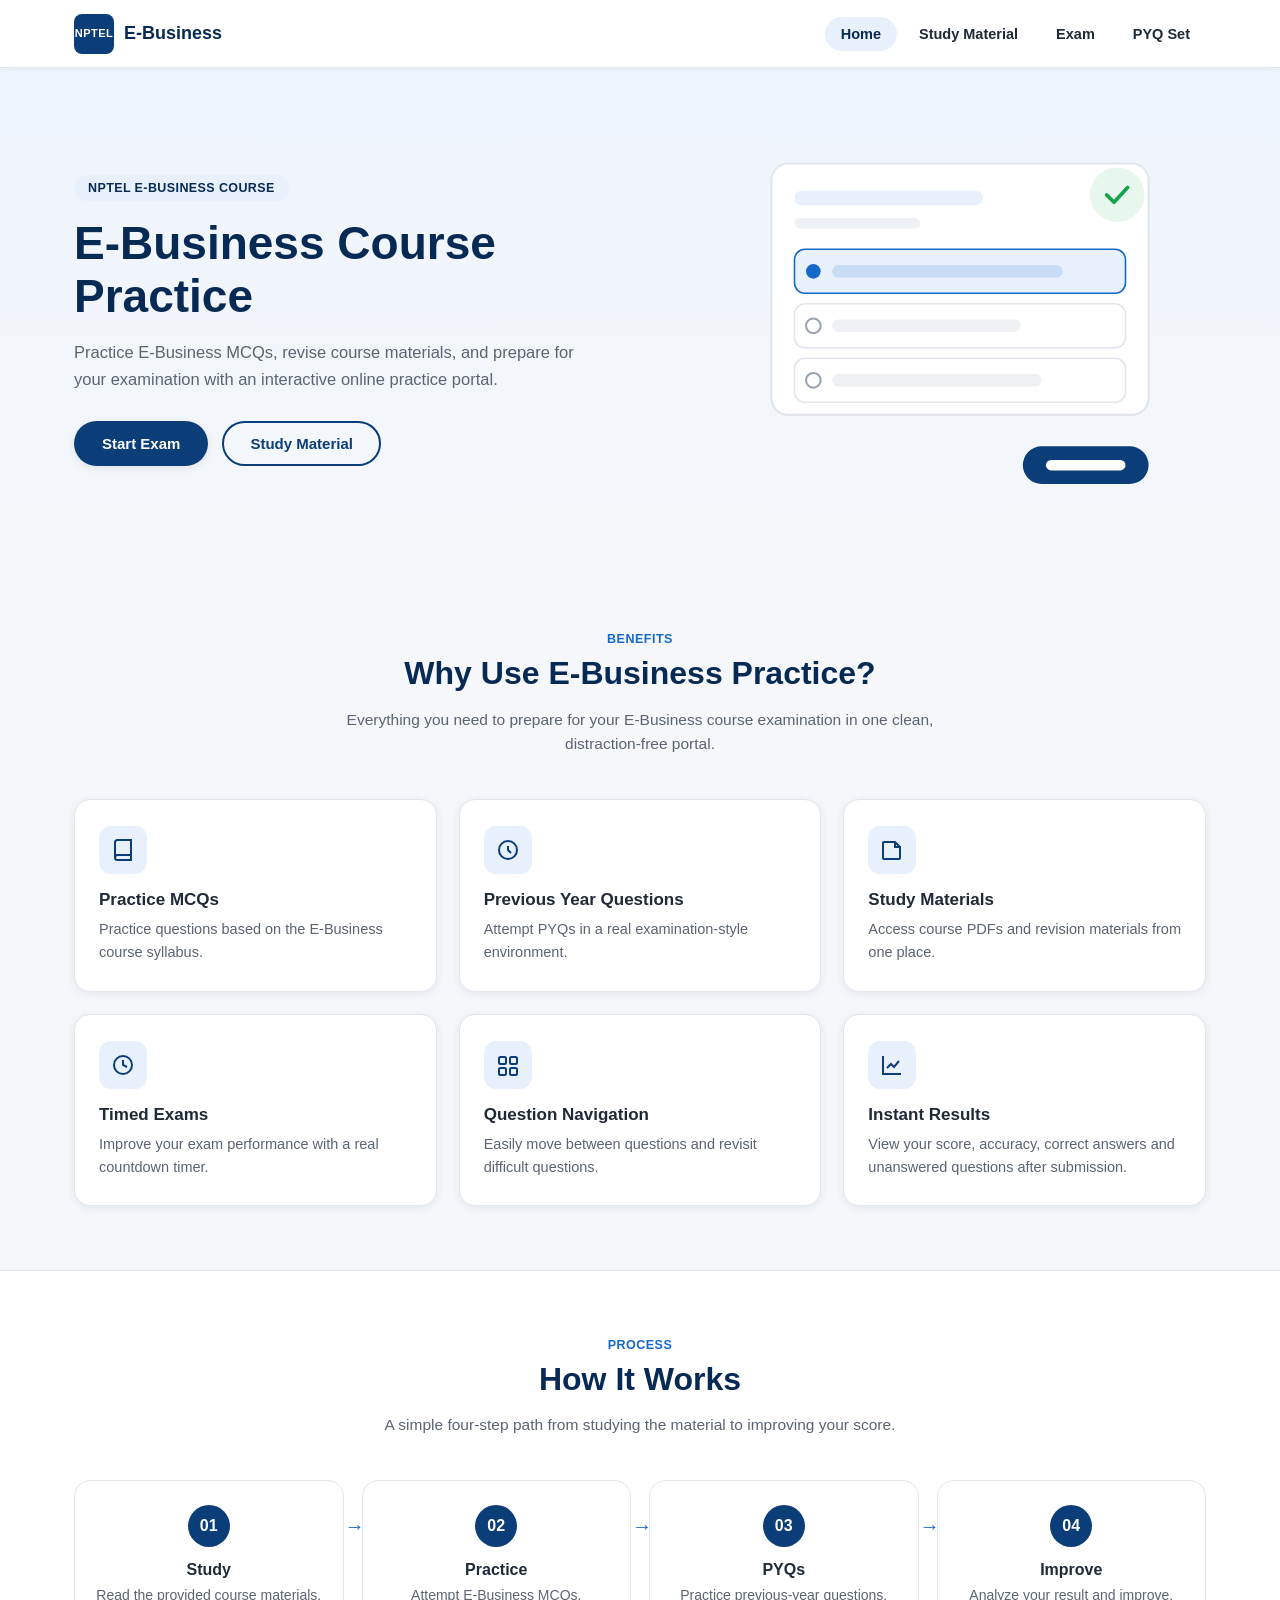
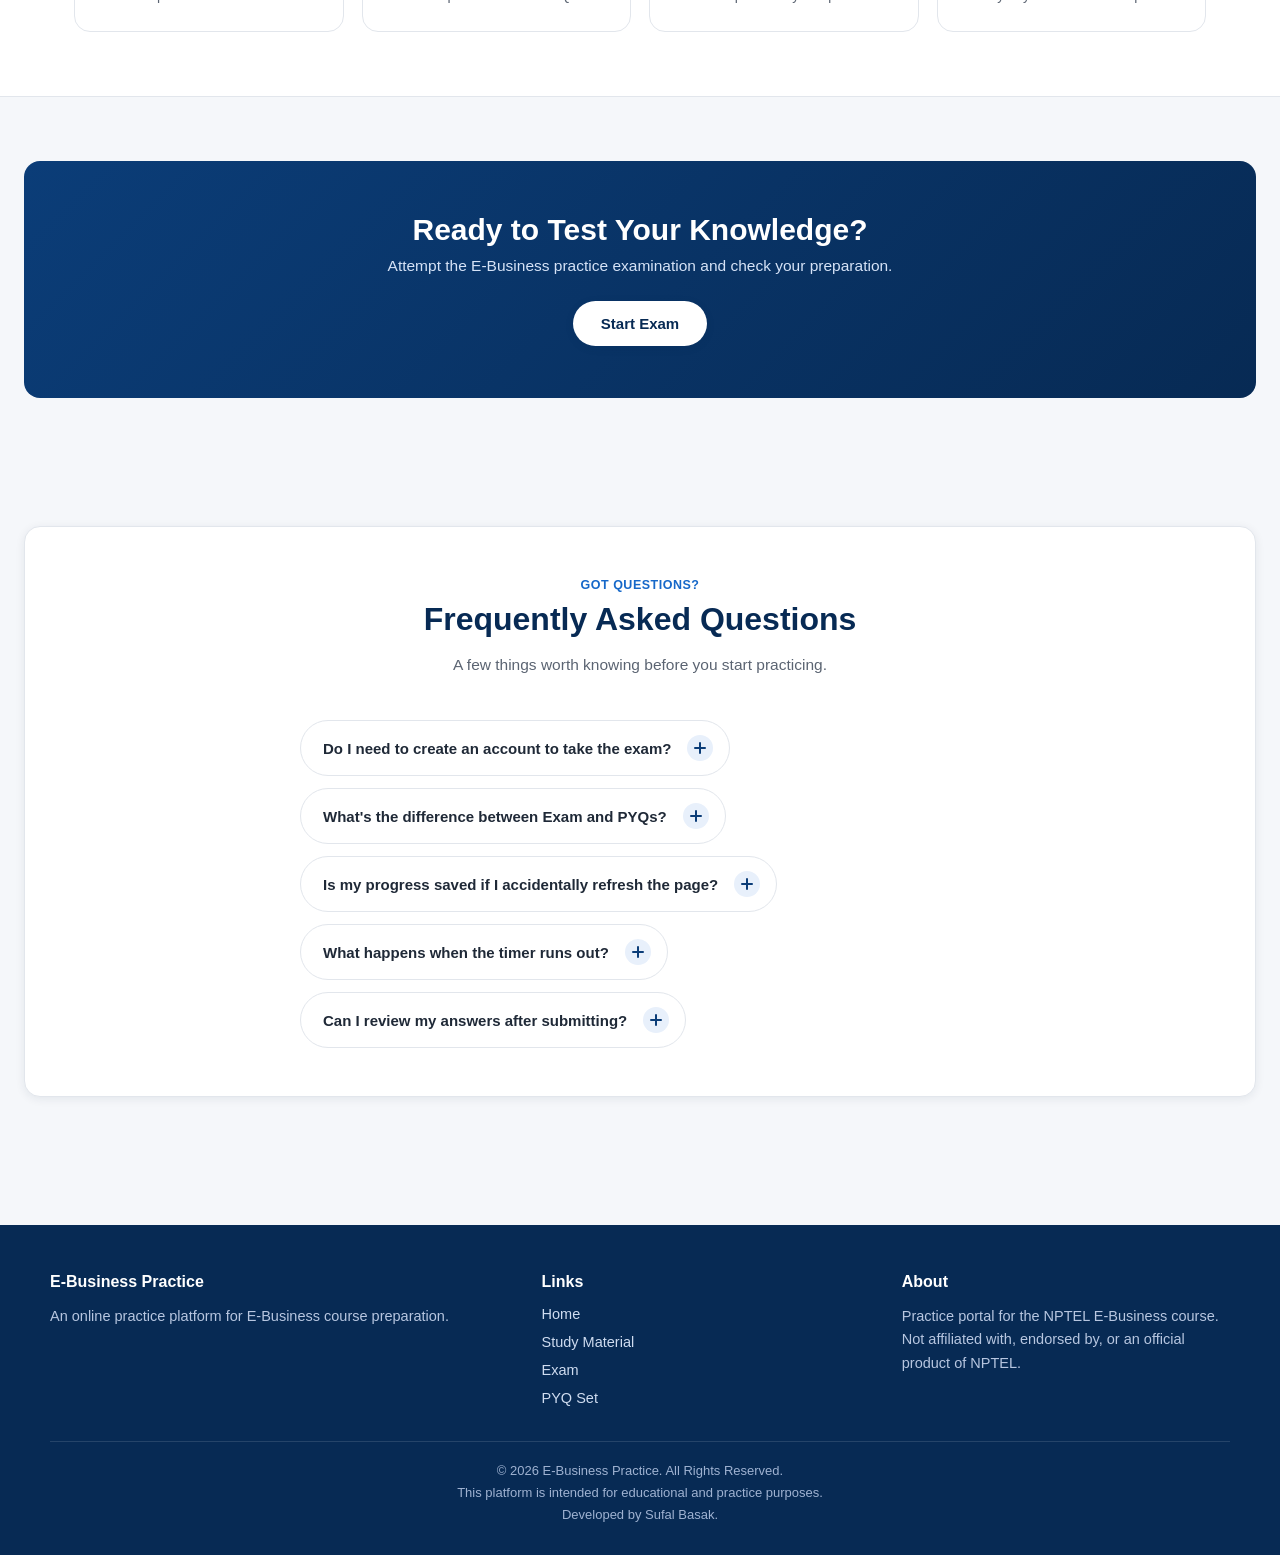
==== commit 36812351: "pyq add" ====
--- a/index.html
+++ b/index.html
@@ -22,7 +22,7 @@
         <a href="index.html#home" class="active">Home</a>
         <a href="study-material.html">Study Material</a>
         <button class="nav-link" id="navExamBtn" type="button">Exam</button>
-        <button class="nav-link" id="navPyqBtn" type="button">PYQs</button>
+        <a href="pyqs.html">PYQ Set</a>
       </nav>
     </div>
   </header>
@@ -254,7 +254,7 @@
           <li><a href="index.html#home">Home</a></li>
           <li><a href="study-material.html">Study Material</a></li>
           <li><a href="#" id="footerExamLink">Exam</a></li>
-          <li><a href="#" id="footerPyqLink">PYQs</a></li>
+          <li><a href="pyqs.html">PYQ Set</a></li>
         </ul>
       </div>
       <div>
